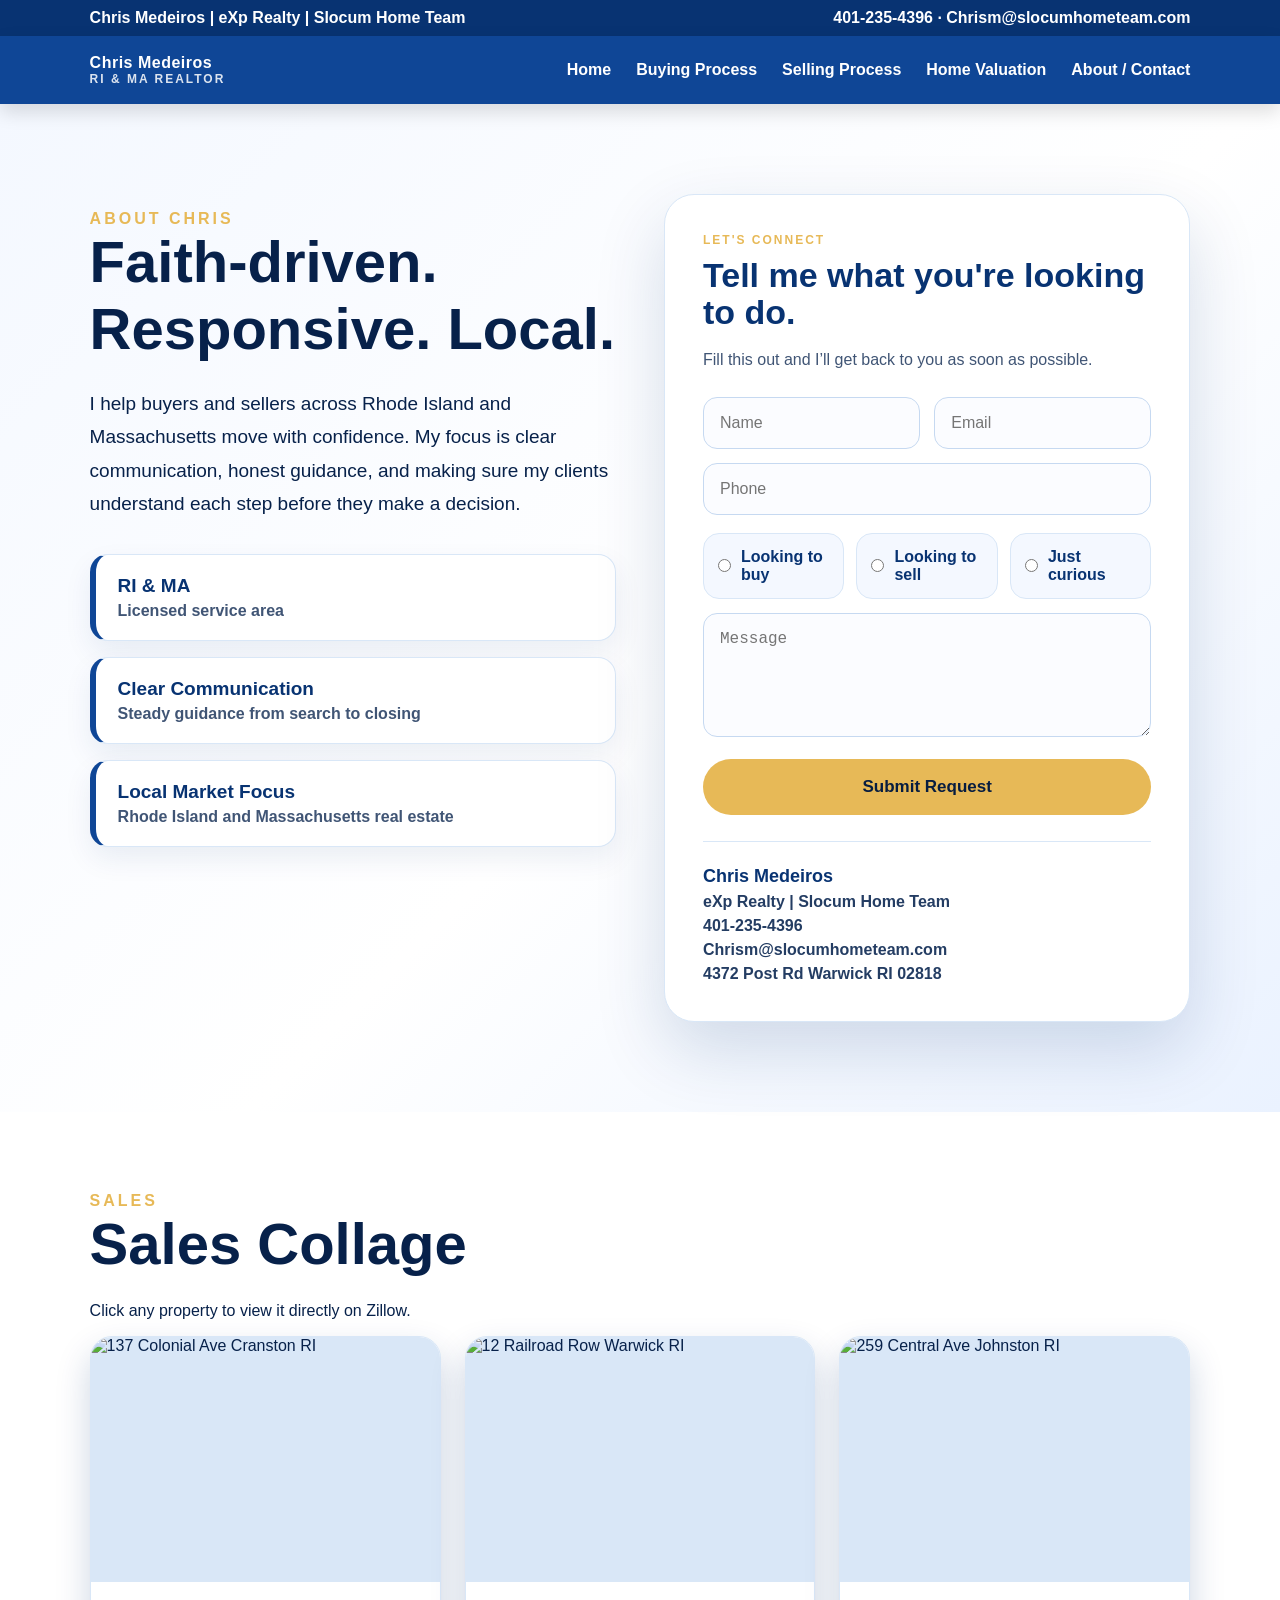
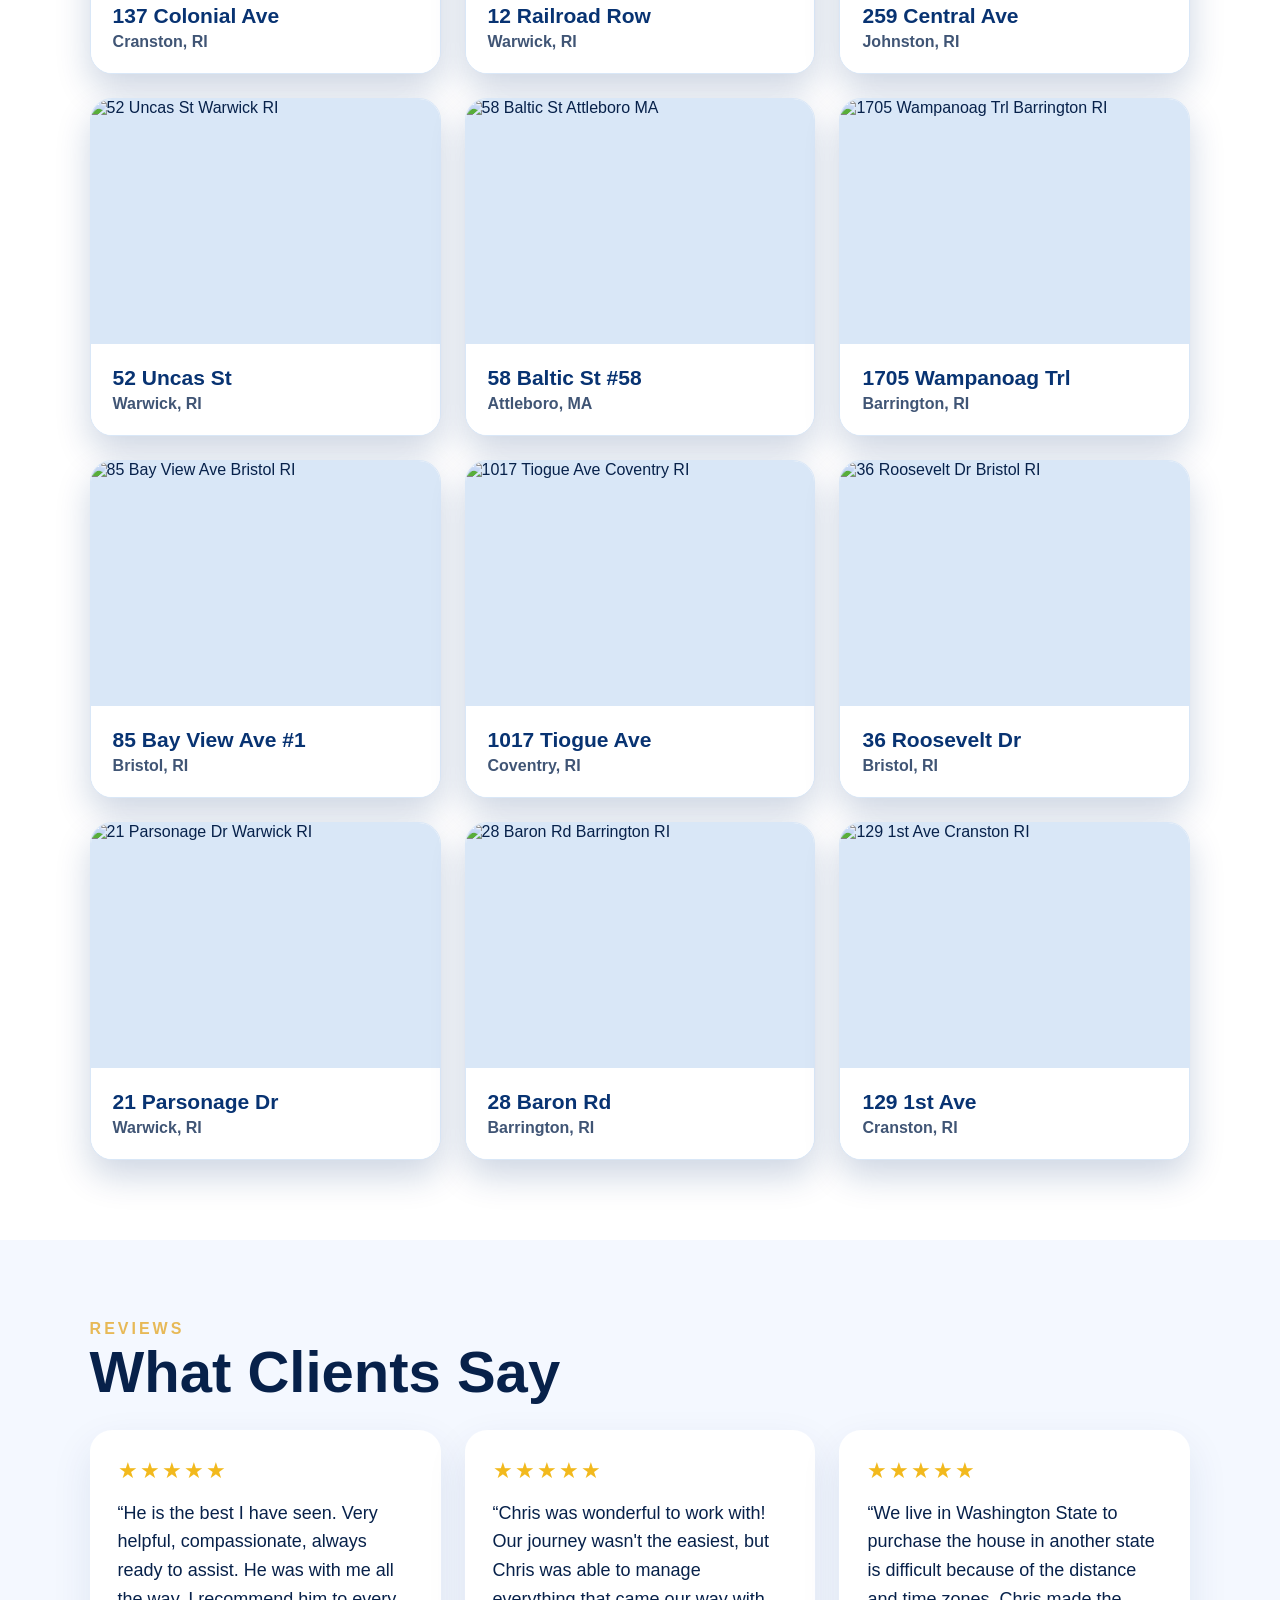
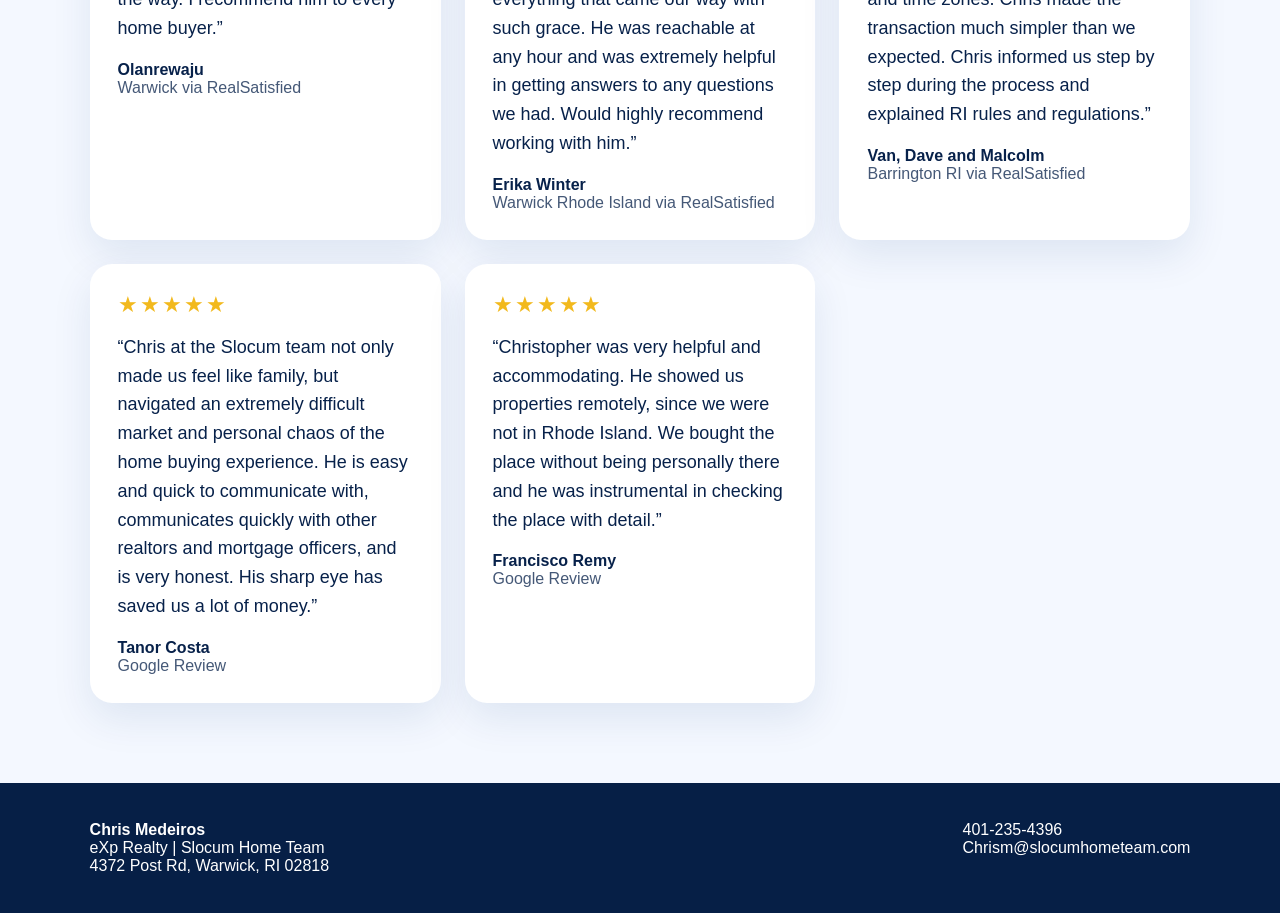
==== about.html @ 6077e834 "Update about.html" ====
<!doctype html>
<html>
<head>
  <meta charset="utf-8">
  <meta name="viewport" content="width=device-width, initial-scale=1">
  <title>About / Contact | Chris Medeiros</title>

  <style>
    :root{
      --blue:#0f4696;
      --blue2:#083372;
      --light:#f4f8ff;
      --gold:#e7b957;
      --text:#07214a;
    }

    *{box-sizing:border-box}

    body{
      margin:0;
      font-family:Arial,Helvetica,sans-serif;
      color:var(--text);
      background:#fff;
    }

    a{text-decoration:none;color:inherit}

    .top{
      background:var(--blue2);
      color:#fff;
      padding:9px 7%;
      display:flex;
      justify-content:space-between;
      font-weight:700;
    }

    .nav{
      background:var(--blue);
      color:#fff;
      padding:18px 7%;
      display:flex;
      align-items:center;
      justify-content:space-between;
      position:sticky;
      top:0;
      z-index:10;
      box-shadow:0 8px 18px #0002;
    }

    .brand{font-weight:900;letter-spacing:.5px}

    .brand span{
      display:block;
      font-size:12px;
      letter-spacing:2px;
      opacity:.85;
    }

    .links{
      display:flex;
      gap:25px;
      font-weight:800;
    }

    .links a:hover{color:var(--gold)}

    .section{padding:80px 7%}
    .section.light{background:var(--light)}

    .eyebrow{
      color:var(--gold);
      font-weight:900;
      letter-spacing:3px;
      text-transform:uppercase;
    }

    h2{
      font-size:clamp(34px,5vw,58px);
      margin:0 0 25px;
    }

    .about-hero{
      background:linear-gradient(135deg,#f4f8ff 0%,#ffffff 55%,#eaf2ff 100%);
      padding:90px 7%;
      display:grid;
      grid-template-columns:1fr 1fr;
      gap:48px;
      align-items:start;
    }

    .about-copy{
      padding-top:16px;
    }

    .about-copy p{
      font-size:19px;
      line-height:1.75;
      max-width:760px;
    }

    .about-points{
      display:grid;
      gap:16px;
      margin-top:34px;
      max-width:650px;
    }

    .about-points div{
      background:white;
      border:1px solid #d9e7f7;
      border-left:6px solid var(--blue);
      border-radius:18px;
      padding:20px 22px;
      box-shadow:0 12px 28px rgba(8,51,114,.08);
    }

    .about-points strong{
      display:block;
      color:var(--blue2);
      font-size:19px;
      margin-bottom:5px;
    }

    .about-points span{
      color:#405575;
      font-weight:700;
    }

    .contact-panel{
      background:#fff;
      border:1px solid #d9e7f7;
      border-radius:30px;
      padding:38px;
      box-shadow:0 28px 70px rgba(8,51,114,.16);
    }

    .contact-kicker{
      color:var(--gold);
      font-size:12px;
      font-weight:900;
      letter-spacing:2px;
      text-transform:uppercase;
      margin-bottom:10px;
    }

    .contact-panel h3{
      color:var(--blue2);
      font-size:34px;
      line-height:1.1;
      margin:0 0 10px;
    }

    .contact-lead{
      color:#405575;
      font-size:16px;
      line-height:1.55;
      margin-bottom:24px;
    }

    .input-row{
      display:grid;
      grid-template-columns:1fr 1fr;
      gap:14px;
    }

    .form input,
    .form textarea{
      width:100%;
      background:#fbfcff;
      border:1px solid #c6d9f1;
      border-radius:14px;
      padding:16px;
      margin-bottom:14px;
      font-size:16px;
      transition:.2s;
    }

    .form input:focus,
    .form textarea:focus{
      outline:none;
      border-color:var(--blue);
      box-shadow:0 0 0 4px rgba(15,70,150,.12);
    }

    .choice-group{
      display:grid;
      grid-template-columns:repeat(3,1fr);
      gap:12px;
      margin:4px 0 14px;
    }

    .choice-group label{
      background:#f4f8ff;
      border:1px solid #d9e7f7;
      border-radius:16px;
      padding:14px;
      display:flex;
      gap:10px;
      align-items:center;
      cursor:pointer;
      font-weight:900;
      color:var(--blue2);
      transition:.2s;
    }

    .choice-group label:hover{
      background:#eaf2ff;
      transform:translateY(-2px);
    }

    .choice-group input{
      width:auto;
      margin:0;
    }

    .btn{
      display:inline-block;
      background:var(--gold);
      color:#071d40;
      font-weight:900;
      padding:16px 25px;
      border-radius:40px;
    }

    .form button.btn{
      width:100%;
      border:0;
      cursor:pointer;
      font-size:17px;
      padding:18px;
      margin-top:4px;
    }

    .contact-info{
      margin-top:26px;
      padding-top:24px;
      border-top:1px solid #d9e7f7;
      display:grid;
      gap:6px;
      color:#243d63;
      font-weight:700;
    }

    .contact-info strong{
      color:var(--blue2);
      font-size:18px;
    }

    .grid{
      display:grid;
      grid-template-columns:repeat(3,1fr);
      gap:24px;
    }

    .card{
      background:white;
      border-radius:22px;
      padding:28px;
      box-shadow:0 16px 40px #08337218;
      color:var(--text);
    }

    .quote{
      font-size:18px;
      line-height:1.6;
    }

    .stars{
      color:#f2b91d;
      font-size:22px;
      letter-spacing:2px;
      margin-bottom:15px;
    }

    .name{
      font-weight:900;
      margin-top:18px;
    }

    .small{opacity:.75}

    .sales-grid{
      display:grid;
      grid-template-columns:repeat(3,1fr);
      gap:24px;
    }

    .sale-card{
      display:block;
      background:white;
      border-radius:22px;
      overflow:hidden;
      color:var(--text);
      box-shadow:0 16px 35px rgba(8,51,114,.20);
      transition:.25s ease;
      border:1px solid #d9e7f7;
    }

    .sale-card:hover{
      transform:translateY(-6px);
      box-shadow:0 22px 45px rgba(8,51,114,.28);
    }

    .sale-card img{
      width:100%;
      height:245px;
      object-fit:cover;
      display:block;
      background:#d9e7f7;
    }

    .sale-info{
      padding:22px;
      background:#fff;
    }

    .sale-info strong{
      display:block;
      color:var(--blue2);
      font-size:21px;
      margin-bottom:5px;
    }

    .sale-info span{
      color:#405575;
      font-weight:700;
    }

    .footer{
      background:#061f46;
      color:white;
      padding:38px 7%;
      display:flex;
      justify-content:space-between;
      gap:20px;
    }

    @media(max-width:850px){
      .top,.nav,.footer{display:block}
      .links{flex-wrap:wrap;margin-top:16px}
      .grid,.sales-grid,.about-hero,.input-row,.choice-group{grid-template-columns:1fr}
      .section,.about-hero{padding:55px 6%}
      .contact-panel{padding:26px}
    }
  </style>
</head>

<body>
  <div class="top">
    <div>Chris Medeiros | eXp Realty | Slocum Home Team</div>
    <div>401-235-4396 · Chrism@slocumhometeam.com</div>
  </div>

  <nav class="nav">
    <a class="brand" href="index.html">Chris Medeiros<span>RI & MA REALTOR</span></a>
    <div class="links">
      <a href="index.html">Home</a>
      <a href="buying.html">Buying Process</a>
      <a href="selling.html">Selling Process</a>
      <a href="valuation.html">Home Valuation</a>
      <a href="about.html">About / Contact</a>
    </div>
  </nav>

  <section class="about-hero">
    <div class="about-copy">
      <div class="eyebrow">About Chris</div>
      <h2>Faith-driven. Responsive. Local.</h2>
      <p>
        I help buyers and sellers across Rhode Island and Massachusetts move with confidence.
        My focus is clear communication, honest guidance, and making sure my clients understand
        each step before they make a decision.
      </p>

      <div class="about-points">
        <div>
          <strong>RI & MA</strong>
          <span>Licensed service area</span>
        </div>
        <div>
          <strong>Clear Communication</strong>
          <span>Steady guidance from search to closing</span>
        </div>
        <div>
          <strong>Local Market Focus</strong>
          <span>Rhode Island and Massachusetts real estate</span>
        </div>
      </div>
    </div>

    <div class="contact-panel" id="contact">
      <div class="contact-kicker">Let's connect</div>
      <h3>Tell me what you're looking to do.</h3>
      <p class="contact-lead">Fill this out and I’ll get back to you as soon as possible.</p>

      <form class="form"
      action="https://formsubmit.co/cmedeiros1130@gmail.com"
      method="POST">

    <div class="input-row">

        <input
            type="text"
            name="Name"
            placeholder="Name"
            required>

        <input
            type="email"
            name="Email"
            placeholder="Email"
            required>

    </div>

    <input
        type="text"
        name="Phone"
        placeholder="Phone"
        required>

    <div class="choice-group">

        <label>
            <input type="radio"
                   name="Interest"
                   value="Looking to Buy"
                   required>
            <span>Looking to buy</span>
        </label>

        <label>
            <input type="radio"
                   name="Interest"
                   value="Looking to Sell"
                   required>
            <span>Looking to sell</span>
        </label>

        <label>
            <input type="radio"
                   name="Interest"
                   value="Just Curious"
                   required>
            <span>Just curious</span>
        </label>

    </div>

    <textarea
        name="Message"
        rows="5"
        placeholder="Message"
        required></textarea>

    <!-- Email Settings -->
    <input type="hidden" name="_subject" value="New Contact Form Lead - Website">
    <input type="hidden" name="_captcha" value="false">
    <input type="hidden" name="_template" value="table">

    <!-- Redirect -->
    <input
        type="hidden"
        name="_next"
        value="https://cmedeiros1130.github.io/chris-medeiros-website/?submitted=true">

    <button type="submit" class="btn">
        Submit Request
    </button>

</form>

      <div class="contact-info">
        <strong>Chris Medeiros</strong>
        <span>eXp Realty | Slocum Home Team</span>
        <span>401-235-4396</span>
        <span>Chrism@slocumhometeam.com</span>
        <span>4372 Post Rd Warwick RI 02818</span>
      </div>
    </div>
  </section>

<section id="sales" class="section">
  <div class="eyebrow">Sales</div>
  <h2>Sales Collage</h2>
  <p>Click any property to view it directly on Zillow.</p>

  <div class="sales-grid">

    <a class="sale-card" target="_blank" href="https://www.zillow.com/homedetails/137-Colonial-Ave-Cranston-RI-02910/65995654_zpid/">
      <img src="https://photos.zillowstatic.com/fp/25426f31190d6e926b157b5c0e938cdb-cc_ft_960.jpg" alt="137 Colonial Ave Cranston RI">
      <div class="sale-info"><strong>137 Colonial Ave</strong><span>Cranston, RI</span></div>
    </a>

    <a class="sale-card" target="_blank" href="https://www.zillow.com/homedetails/12-Railroad-Row-Warwick-RI-02886/66047263_zpid/">
      <img src="https://photos.zillowstatic.com/fp/bf401881b6d3177ab2783d48c29933a4-cc_ft_960.jpg" alt="12 Railroad Row Warwick RI">
      <div class="sale-info"><strong>12 Railroad Row</strong><span>Warwick, RI</span></div>
    </a>

    <a class="sale-card" target="_blank" href="https://www.zillow.com/homedetails/259-Central-Ave-Johnston-RI-02919/65956077_zpid/">
      <img src="https://photos.zillowstatic.com/fp/367dd664b1388a5f562890087ae0ea84-cc_ft_960.jpg" alt="259 Central Ave Johnston RI">
      <div class="sale-info"><strong>259 Central Ave</strong><span>Johnston, RI</span></div>
    </a>

    <a class="sale-card" target="_blank" href="https://www.zillow.com/homedetails/52-Uncas-St-Warwick-RI-02889/65979706_zpid/">
      <img src="https://photos.zillowstatic.com/fp/529aa21bccc40a7de48b8ebb58a2fa39-cc_ft_960.jpg" alt="52 Uncas St Warwick RI">
      <div class="sale-info"><strong>52 Uncas St</strong><span>Warwick, RI</span></div>
    </a>

    <a class="sale-card" target="_blank" href="https://www.zillow.com/homedetails/58-Baltic-St-58-Attleboro-MA-02703/457569707_zpid/">
      <img src="https://photos.zillowstatic.com/fp/051f1a25191795c94b73f6a253f6d775-cc_ft_960.jpg" alt="58 Baltic St Attleboro MA">
      <div class="sale-info"><strong>58 Baltic St #58</strong><span>Attleboro, MA</span></div>
    </a>

    <a class="sale-card" target="_blank" href="https://www.zillow.com/homedetails/1705-Wampanoag-Trl-Barrington-RI-02806/82693223_zpid/">
      <img src="https://photos.zillowstatic.com/fp/661f8623c184aeb93126141eeafb9f1f-cc_ft_960.jpg" alt="1705 Wampanoag Trl Barrington RI">
      <div class="sale-info"><strong>1705 Wampanoag Trl</strong><span>Barrington, RI</span></div>
    </a>

    <a class="sale-card" target="_blank" href="https://www.zillow.com/homedetails/85-Bay-View-Ave-1-Bristol-RI-02809/460173356_zpid/">
      <img src="https://photos.zillowstatic.com/fp/ffa86f8564caf59d962a9160711fe701-cc_ft_960.jpg" alt="85 Bay View Ave Bristol RI">
      <div class="sale-info"><strong>85 Bay View Ave #1</strong><span>Bristol, RI</span></div>
    </a>

    <a class="sale-card" target="_blank" href="https://www.zillow.com/homedetails/1017-Tiogue-Ave-Coventry-RI-02816/66074142_zpid/">
      <img src="https://photos.zillowstatic.com/fp/4180d2b74742f53fd17212deffbe2811-cc_ft_960.jpg" alt="1017 Tiogue Ave Coventry RI">
      <div class="sale-info"><strong>1017 Tiogue Ave</strong><span>Coventry, RI</span></div>
    </a>

    <a class="sale-card" target="_blank" href="https://www.zillow.com/homedetails/36-Roosevelt-Dr-Bristol-RI-02809/65998473_zpid/">
      <img src="https://photos.zillowstatic.com/fp/afffda7fe420227261eb0694e7870086-cc_ft_960.jpg" alt="36 Roosevelt Dr Bristol RI">
      <div class="sale-info"><strong>36 Roosevelt Dr</strong><span>Bristol, RI</span></div>
    </a>

    <a class="sale-card" target="_blank" href="https://www.zillow.com/homedetails/21-Parsonage-Dr-Warwick-RI-02889/65822143_zpid/">
      <img src="https://photos.zillowstatic.com/fp/3d89acce82a5574eb41ce20cc774e28d-cc_ft_960.jpg" alt="21 Parsonage Dr Warwick RI">
      <div class="sale-info"><strong>21 Parsonage Dr</strong><span>Warwick, RI</span></div>
    </a>

    <a class="sale-card" target="_blank" href="https://www.zillow.com/homedetails/28-Baron-Rd-Barrington-RI-02806/82696145_zpid/">
      <img src="https://photos.zillowstatic.com/fp/83f2959e4c05bdda83fb2bf8175de473-cc_ft_960.jpg" alt="28 Baron Rd Barrington RI">
      <div class="sale-info"><strong>28 Baron Rd</strong><span>Barrington, RI</span></div>
    </a>

    <a class="sale-card" target="_blank" href="https://www.zillow.com/homedetails/129-1st-Ave-Cranston-RI-02910/458916273_zpid/">
      <img src="https://photos.zillowstatic.com/fp/5e17ece4b4cff393563f1e6702eb31ba-cc_ft_960.jpg" alt="129 1st Ave Cranston RI">
      <div class="sale-info"><strong>129 1st Ave</strong><span>Cranston, RI</span></div>
    </a>

  </div>
</section>

  <section class="section light">
    <div class="eyebrow">Reviews</div>
    <h2>What Clients Say</h2>

    <div class="grid">
      <div class="card">
        <div class="stars">★★★★★</div>
        <div class="quote">“He is the best I have seen. Very helpful, compassionate, always ready to assist. He was with me all the way. I recommend him to every home buyer.”</div>
        <div class="name">Olanrewaju</div>
        <div class="small">Warwick via RealSatisfied</div>
      </div>

      <div class="card">
        <div class="stars">★★★★★</div>
        <div class="quote">“Chris was wonderful to work with! Our journey wasn't the easiest, but Chris was able to manage everything that came our way with such grace. He was reachable at any hour and was extremely helpful in getting answers to any questions we had. Would highly recommend working with him.”</div>
        <div class="name">Erika Winter</div>
        <div class="small">Warwick Rhode Island via RealSatisfied</div>
      </div>

      <div class="card">
        <div class="stars">★★★★★</div>
        <div class="quote">“We live in Washington State to purchase the house in another state is difficult because of the distance and time zones. Chris made the transaction much simpler than we expected. Chris informed us step by step during the process and explained RI rules and regulations.”</div>
        <div class="name">Van, Dave and Malcolm</div>
        <div class="small">Barrington RI via RealSatisfied</div>
      </div>

      <div class="card">
        <div class="stars">★★★★★</div>
        <div class="quote">“Chris at the Slocum team not only made us feel like family, but navigated an extremely difficult market and personal chaos of the home buying experience. He is easy and quick to communicate with, communicates quickly with other realtors and mortgage officers, and is very honest. His sharp eye has saved us a lot of money.”</div>
        <div class="name">Tanor Costa</div>
        <div class="small">Google Review</div>
      </div>

      <div class="card">
        <div class="stars">★★★★★</div>
        <div class="quote">“Christopher was very helpful and accommodating. He showed us properties remotely, since we were not in Rhode Island. We bought the place without being personally there and he was instrumental in checking the place with detail.”</div>
        <div class="name">Francisco Remy</div>
        <div class="small">Google Review</div>
      </div>
    </div>
  </section>

  <footer class="footer">
    <div>
      <strong>Chris Medeiros</strong><br>
      eXp Realty | Slocum Home Team<br>
      4372 Post Rd, Warwick, RI 02818
    </div>
    <div>
      401-235-4396<br>
      Chrism@slocumhometeam.com
    </div>
  </footer>

  <script>
    document.querySelectorAll("form").forEach(f=>f.addEventListener("submit",e=>{
      e.preventDefault();
      alert("Thank you for your submission. Chris will contact you soon.");
      f.reset();
    }));
  </script>
</body>
</html>
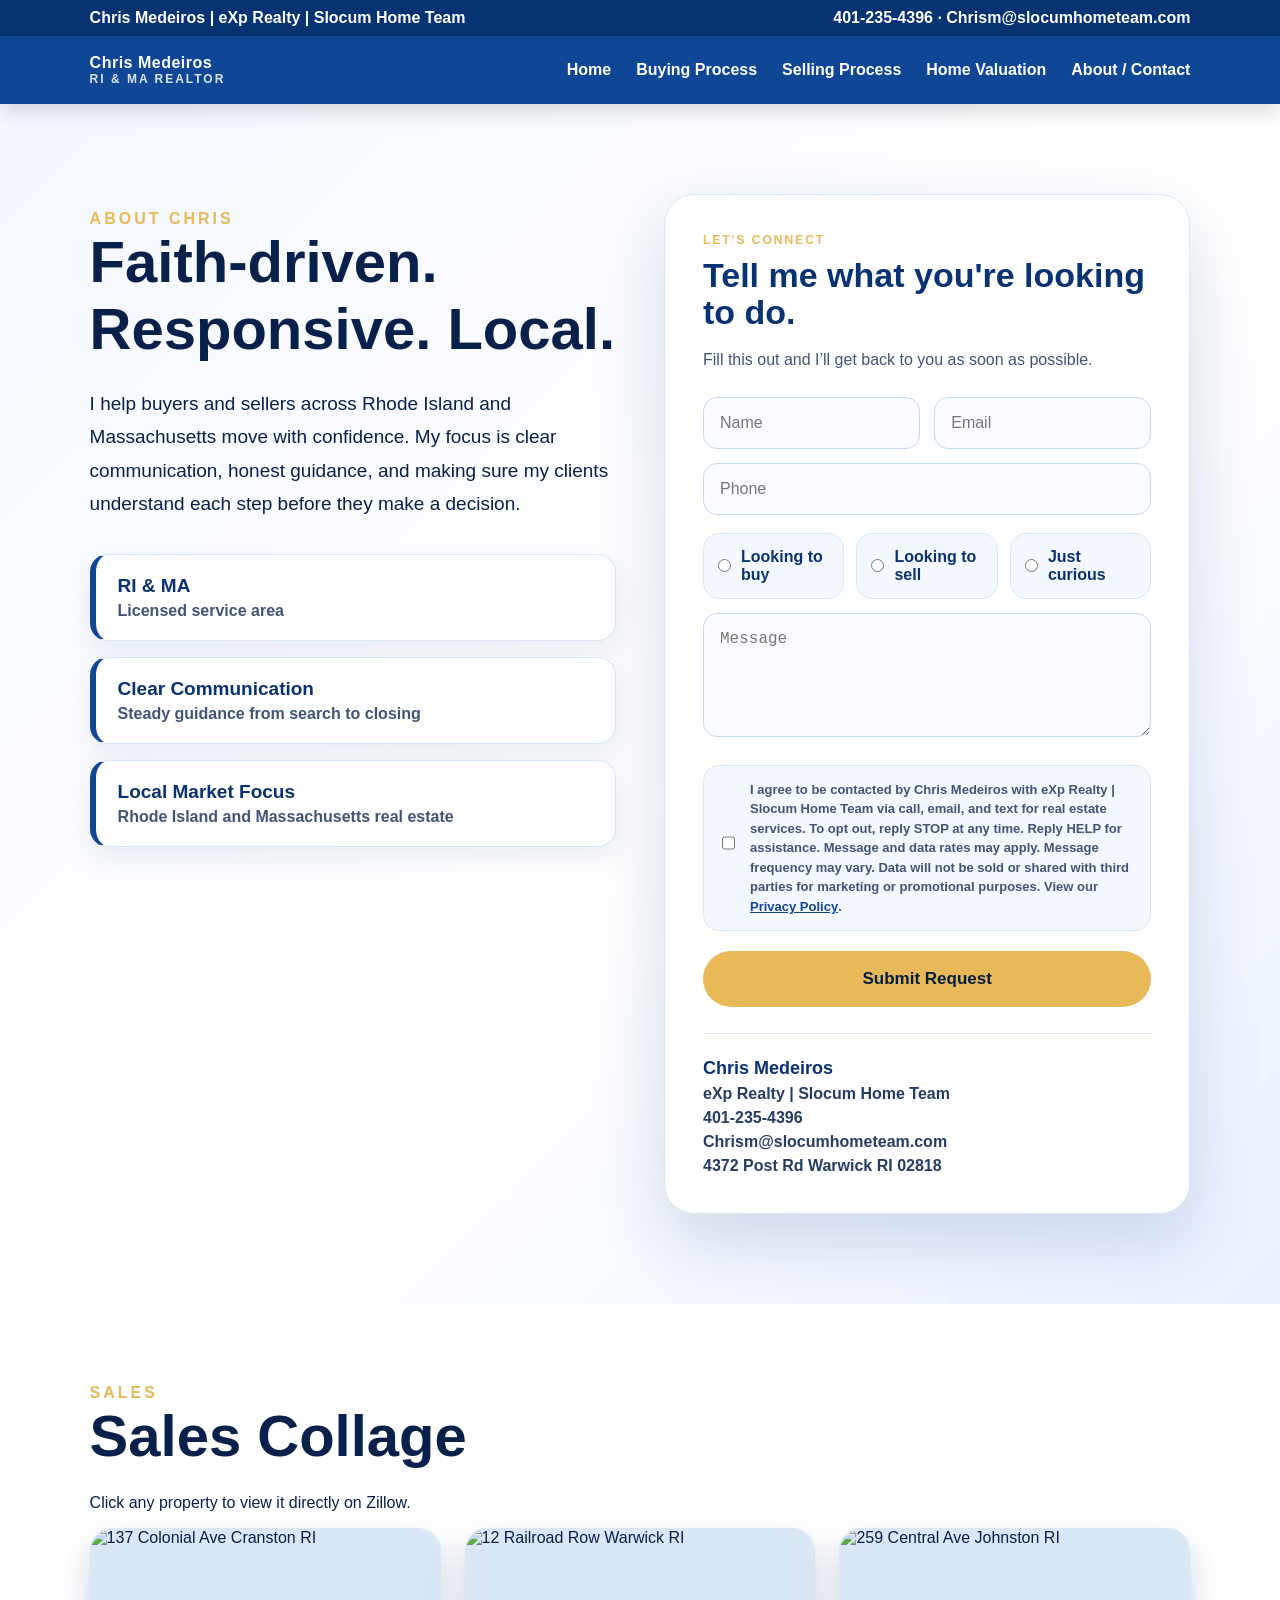
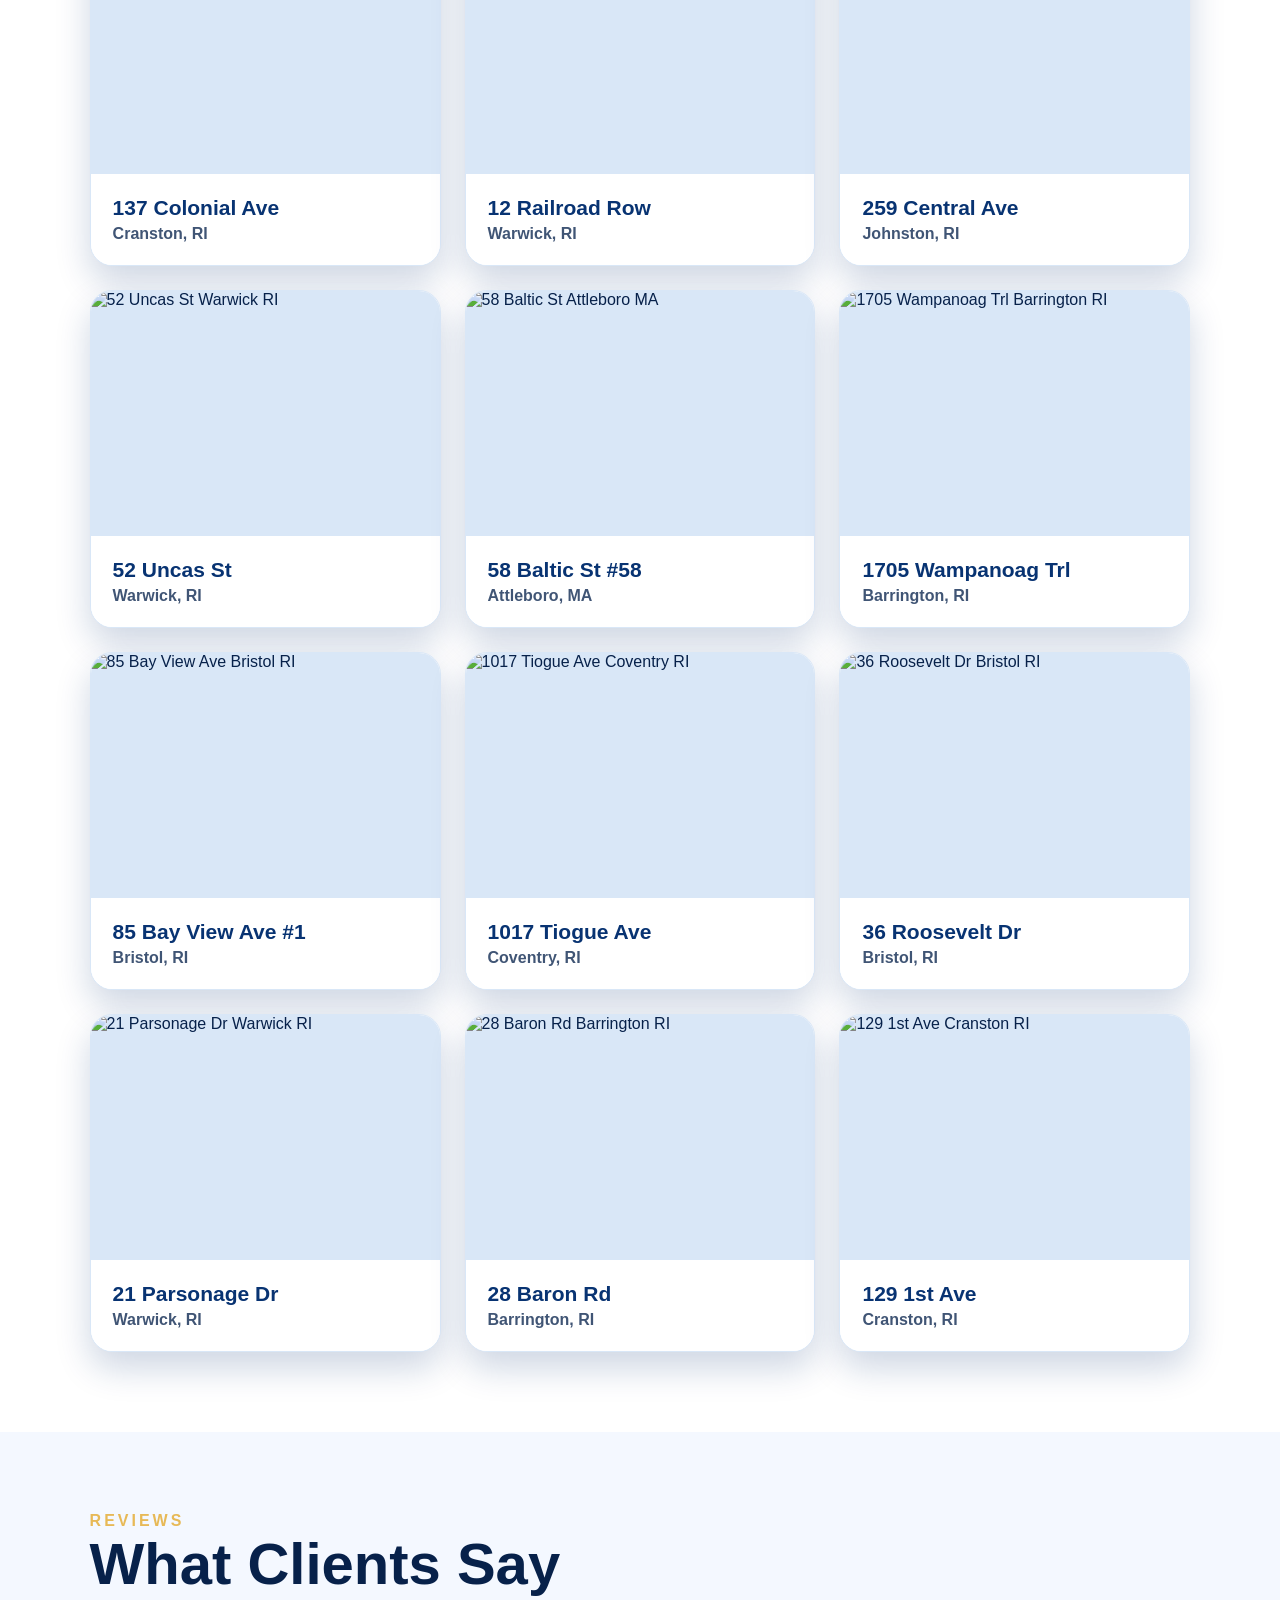
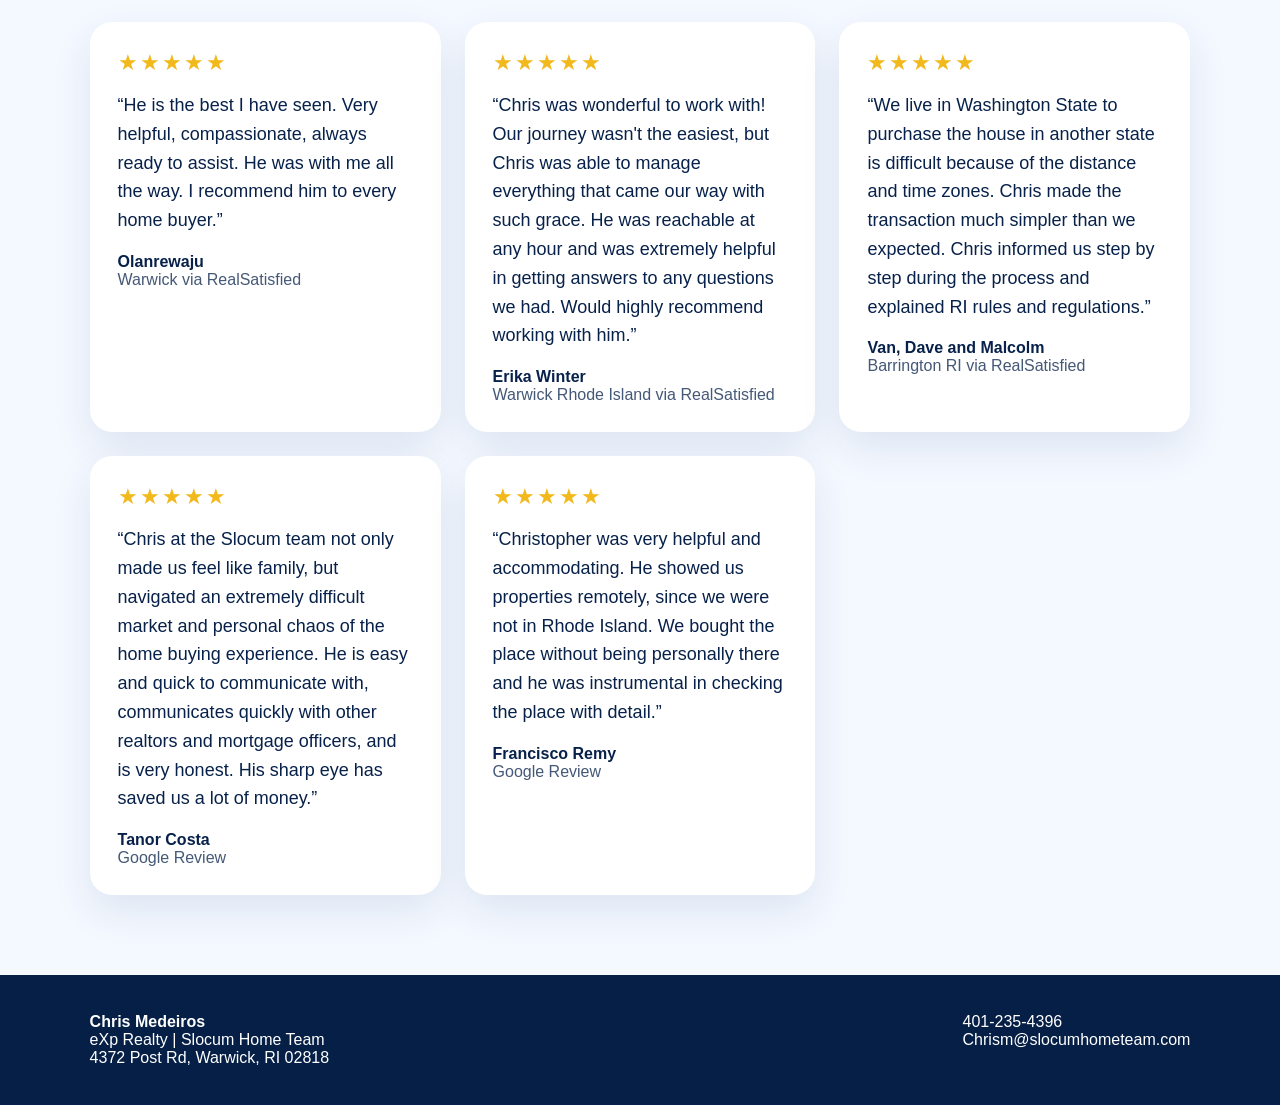
==== commit da9979e7: "Update about.html" ====
--- a/about.html
+++ b/about.html
@@ -334,6 +334,31 @@
       justify-content:space-between;
       gap:20px;
     }
+
+    .sms-consent{
+  display:flex;
+  gap:12px;
+  background:#f4f8ff;
+  border:1px solid #d9e7f7;
+  border-radius:16px;
+  padding:14px;
+  margin:10px 0 16px;
+  font-size:13px;
+  line-height:1.5;
+  color:#405575;
+  font-weight:700;
+}
+
+.sms-consent input{
+  width:auto;
+  margin-top:4px;
+}
+
+.sms-consent a{
+  color:var(--blue);
+  font-weight:900;
+  text-decoration:underline;
+}
 
     @media(max-width:850px){
       .top,.nav,.footer{display:block}
@@ -393,81 +418,38 @@
       <h3>Tell me what you're looking to do.</h3>
       <p class="contact-lead">Fill this out and I’ll get back to you as soon as possible.</p>
 
-      <form class="form"
+<form class="form"
       action="https://formsubmit.co/cmedeiros1130@gmail.com"
       method="POST">
 
     <div class="input-row">
-
-        <input
-            type="text"
-            name="Name"
-            placeholder="Name"
-            required>
-
-        <input
-            type="email"
-            name="Email"
-            placeholder="Email"
-            required>
-
-    </div>
-
-    <input
-        type="text"
-        name="Phone"
-        placeholder="Phone"
-        required>
+        <input type="text" name="Name" placeholder="Name" required>
+        <input type="email" name="Email" placeholder="Email" required>
+    </div>
+
+    <input type="text" name="Phone" placeholder="Phone" required>
 
     <div class="choice-group">
-
-        <label>
-            <input type="radio"
-                   name="Interest"
-                   value="Looking to Buy"
-                   required>
-            <span>Looking to buy</span>
-        </label>
-
-        <label>
-            <input type="radio"
-                   name="Interest"
-                   value="Looking to Sell"
-                   required>
-            <span>Looking to sell</span>
-        </label>
-
-        <label>
-            <input type="radio"
-                   name="Interest"
-                   value="Just Curious"
-                   required>
-            <span>Just curious</span>
-        </label>
-
-    </div>
-
-    <textarea
-        name="Message"
-        rows="5"
-        placeholder="Message"
-        required></textarea>
-
-    <!-- Email Settings -->
+        <label><input type="radio" name="Interest" value="Looking to Buy" required><span>Looking to buy</span></label>
+        <label><input type="radio" name="Interest" value="Looking to Sell" required><span>Looking to sell</span></label>
+        <label><input type="radio" name="Interest" value="Just Curious" required><span>Just curious</span></label>
+    </div>
+
+    <textarea name="Message" rows="5" placeholder="Message" required></textarea>
+
+    <label class="sms-consent">
+      <input type="checkbox" name="SMS Consent" value="Agreed" required>
+      <span>
+        I agree to be contacted by Chris Medeiros with eXp Realty | Slocum Home Team via call, email, and text for real estate services. To opt out, reply STOP at any time. Reply HELP for assistance. Message and data rates may apply. Message frequency may vary. Data will not be sold or shared with third parties for marketing or promotional purposes. View our <a href="privacy.html" target="_blank">Privacy Policy</a>.
+      </span>
+    </label>
+
     <input type="hidden" name="_subject" value="New Contact Form Lead - Website">
     <input type="hidden" name="_captcha" value="false">
     <input type="hidden" name="_template" value="table">
-
-    <!-- Redirect -->
-    <input
-        type="hidden"
-        name="_next"
-        value="https://cmedeiros1130.github.io/chris-medeiros-website/?submitted=true">
-
-    <button type="submit" class="btn">
-        Submit Request
-    </button>
-
+    <input type="hidden" name="_next" value="https://cmedeiros1130.github.io/chris-medeiros-website/?submitted=true">
+
+    <button type="submit" class="btn">Submit Request</button>
 </form>
 
       <div class="contact-info">
@@ -605,11 +587,12 @@
   </footer>
 
   <script>
-    document.querySelectorAll("form").forEach(f=>f.addEventListener("submit",e=>{
-      e.preventDefault();
-      alert("Thank you for your submission. Chris will contact you soon.");
-      f.reset();
-    }));
-  </script>
+const params = new URLSearchParams(window.location.search);
+
+if (params.get("submitted") === "true") {
+    alert("Thank you for your submission! Chris will contact you shortly.");
+    window.history.replaceState({}, document.title, window.location.pathname);
+}
+</script>
 </body>
 </html>
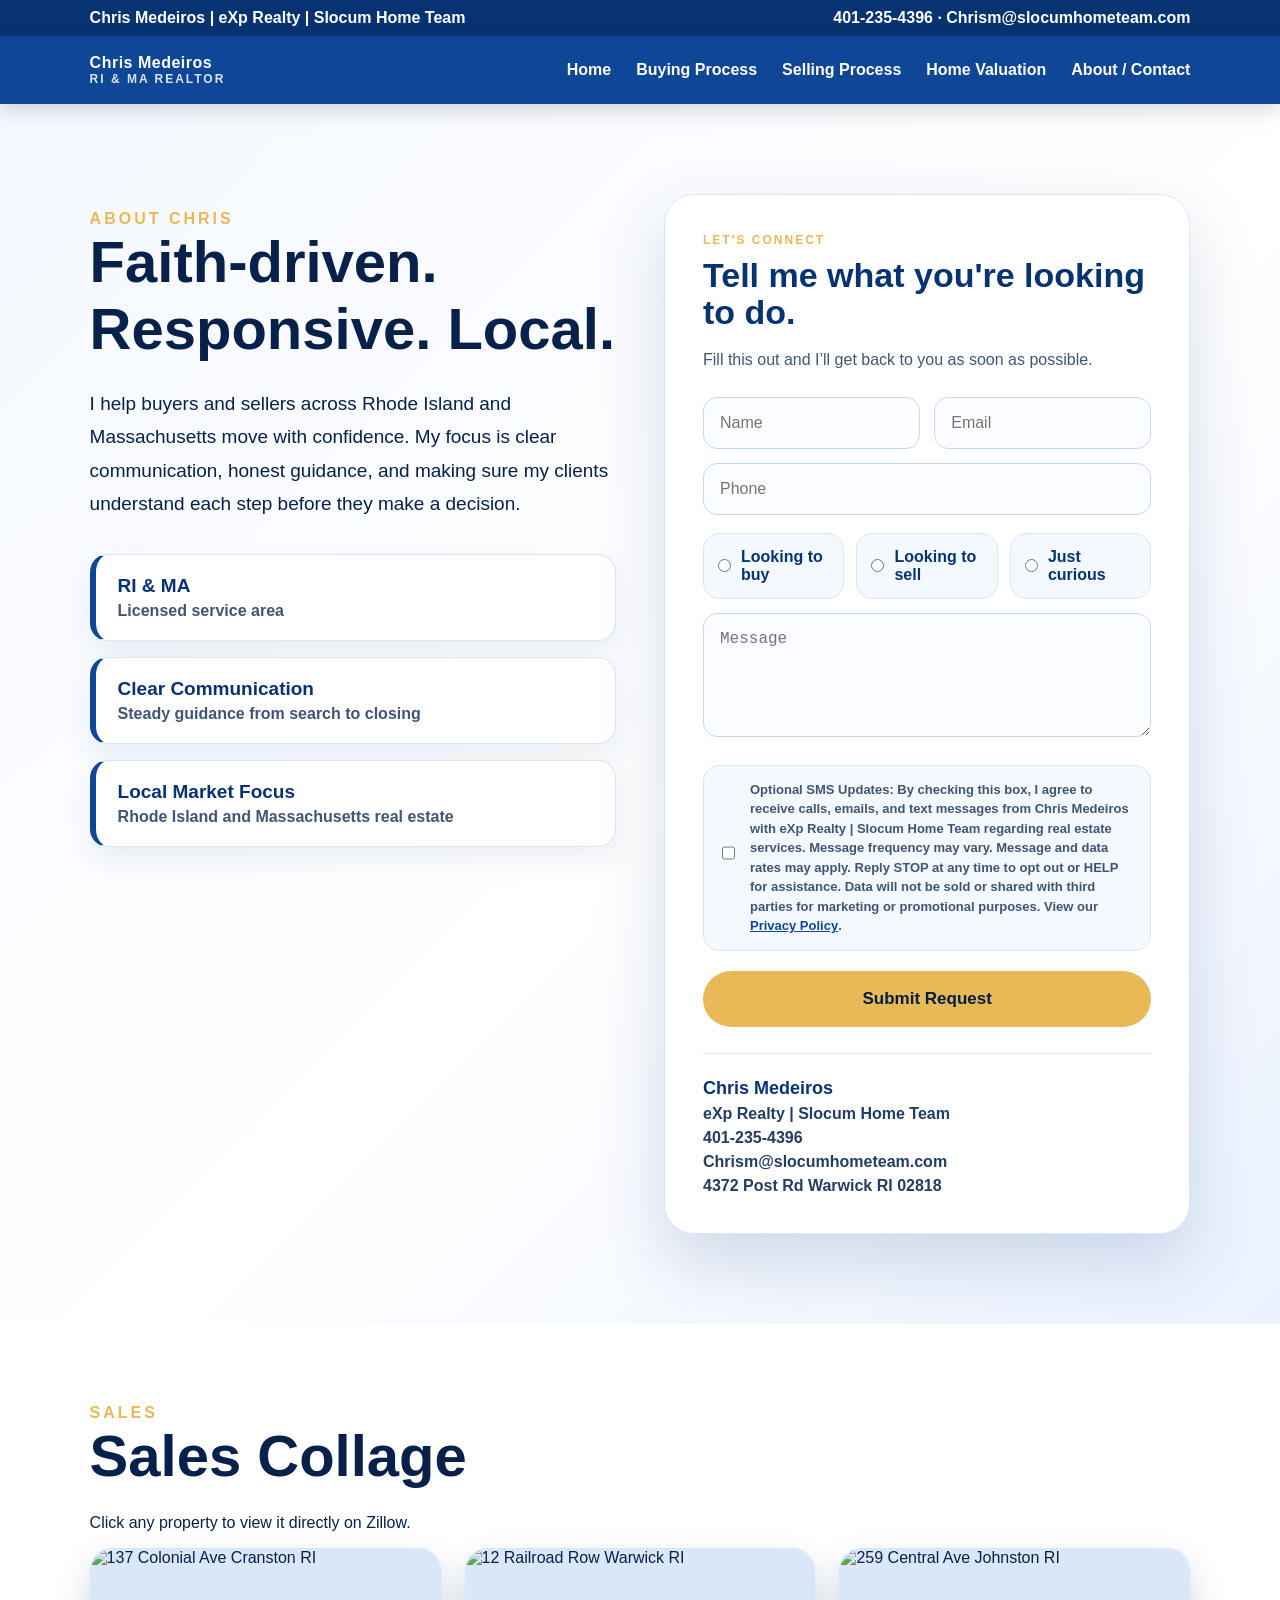
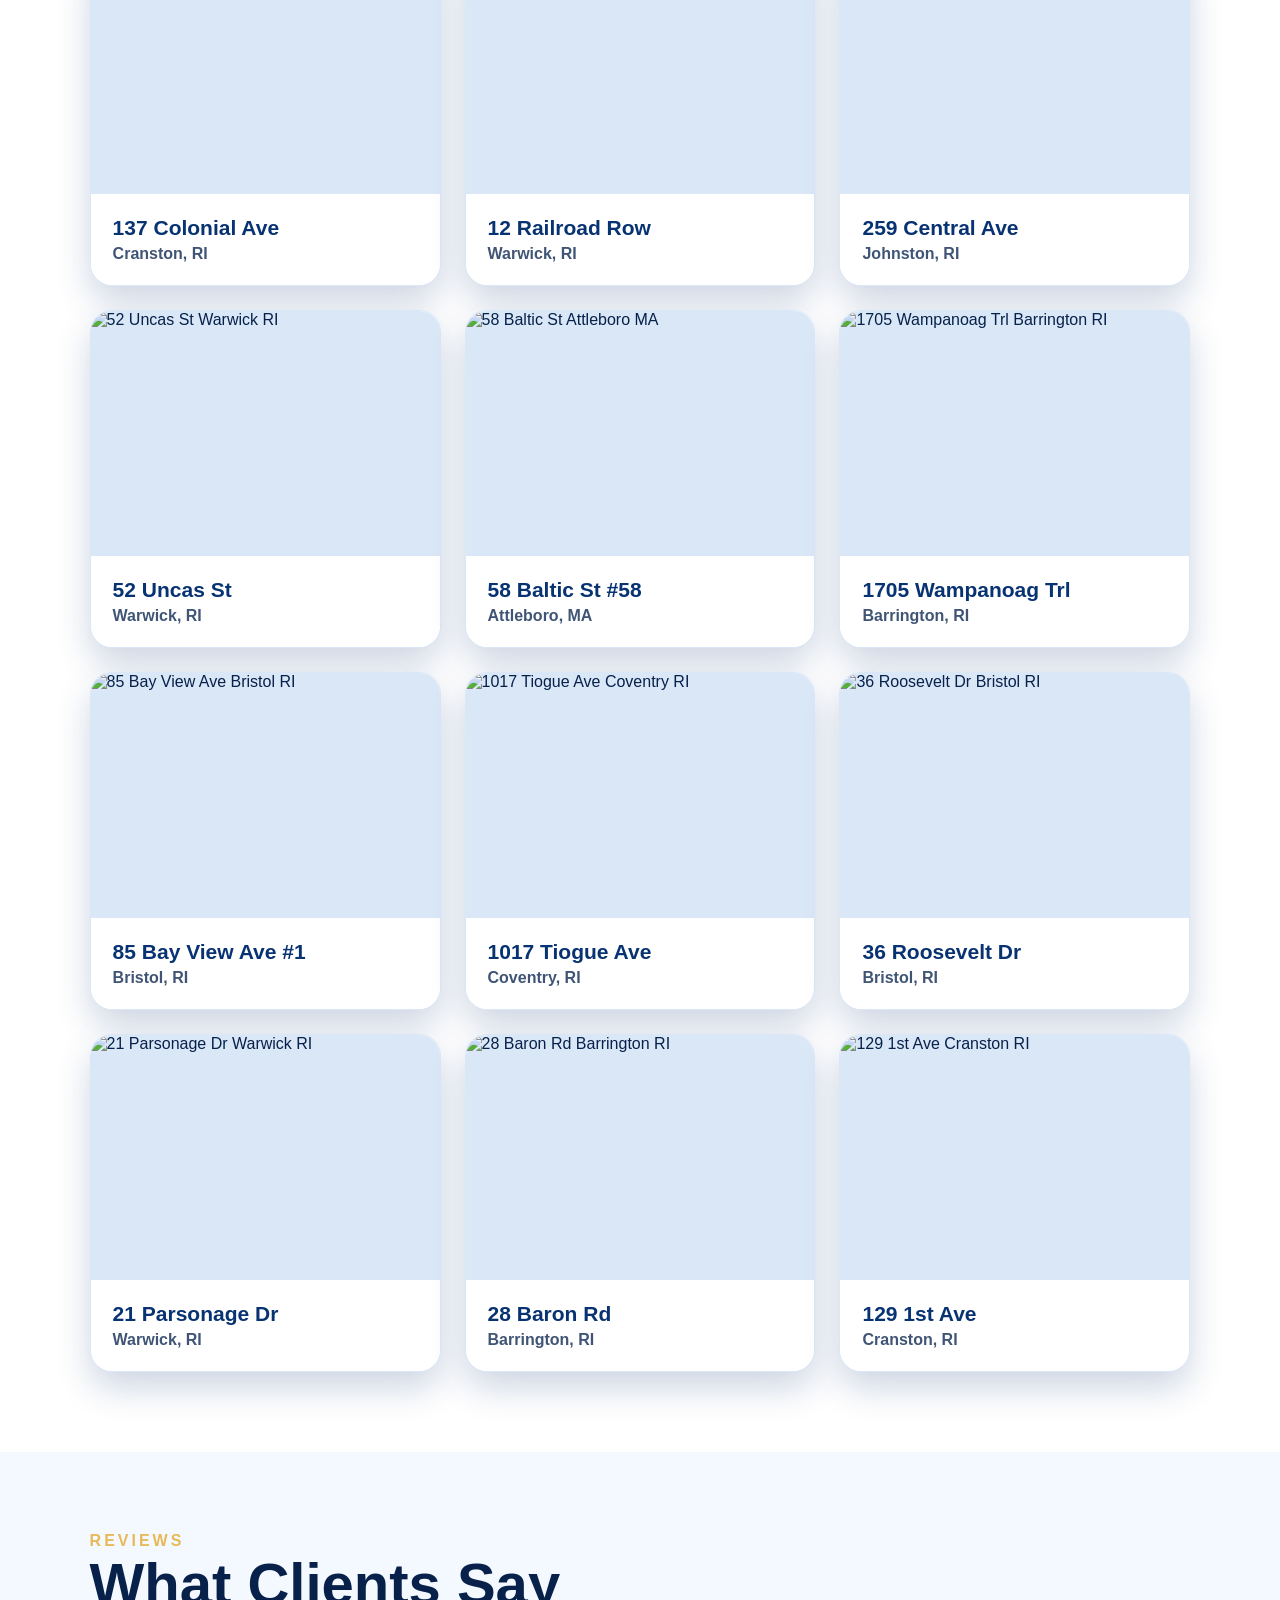
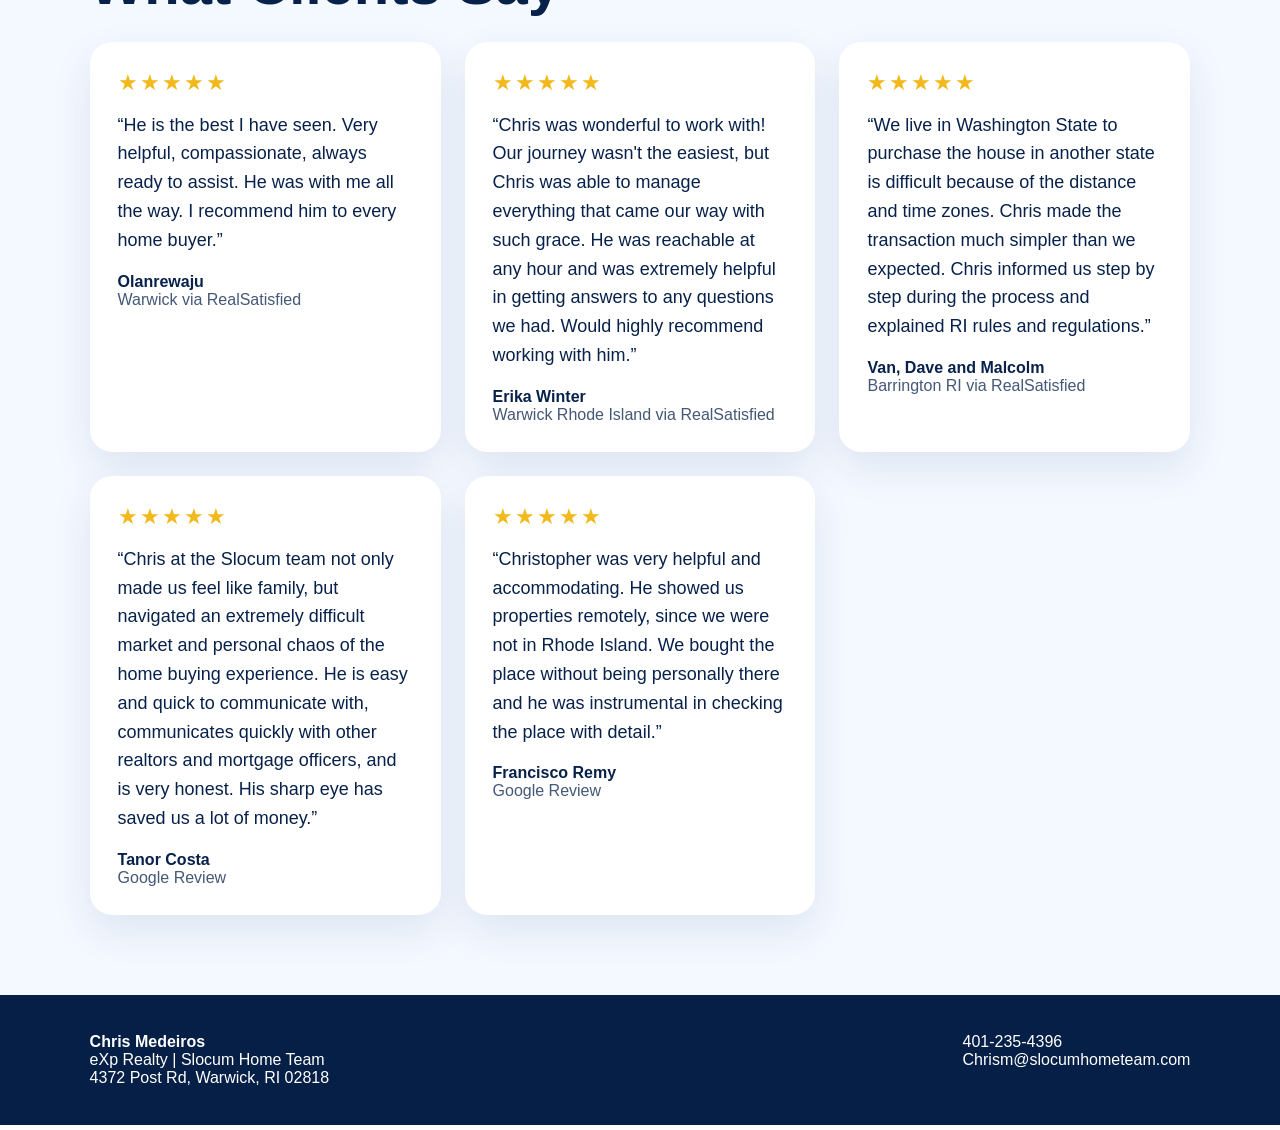
==== commit 82e7a099: "Update about.html" ====
--- a/about.html
+++ b/about.html
@@ -437,12 +437,13 @@
 
     <textarea name="Message" rows="5" placeholder="Message" required></textarea>
 
-    <label class="sms-consent">
-      <input type="checkbox" name="SMS Consent" value="Agreed" required>
-      <span>
-        I agree to be contacted by Chris Medeiros with eXp Realty | Slocum Home Team via call, email, and text for real estate services. To opt out, reply STOP at any time. Reply HELP for assistance. Message and data rates may apply. Message frequency may vary. Data will not be sold or shared with third parties for marketing or promotional purposes. View our <a href="privacy.html" target="_blank">Privacy Policy</a>.
-      </span>
-    </label>
+  <label class="sms-consent">
+    <input type="checkbox" name="SMS Consent" value="Yes">
+
+    <span>
+        <strong>Optional SMS Updates:</strong> By checking this box, I agree to receive calls, emails, and text messages from Chris Medeiros with eXp Realty | Slocum Home Team regarding real estate services. Message frequency may vary. Message and data rates may apply. Reply <strong>STOP</strong> at any time to opt out or <strong>HELP</strong> for assistance. Data will not be sold or shared with third parties for marketing or promotional purposes. View our <a href="privacy.html" target="_blank">Privacy Policy</a>.
+    </span>
+</label>
 
     <input type="hidden" name="_subject" value="New Contact Form Lead - Website">
     <input type="hidden" name="_captcha" value="false">
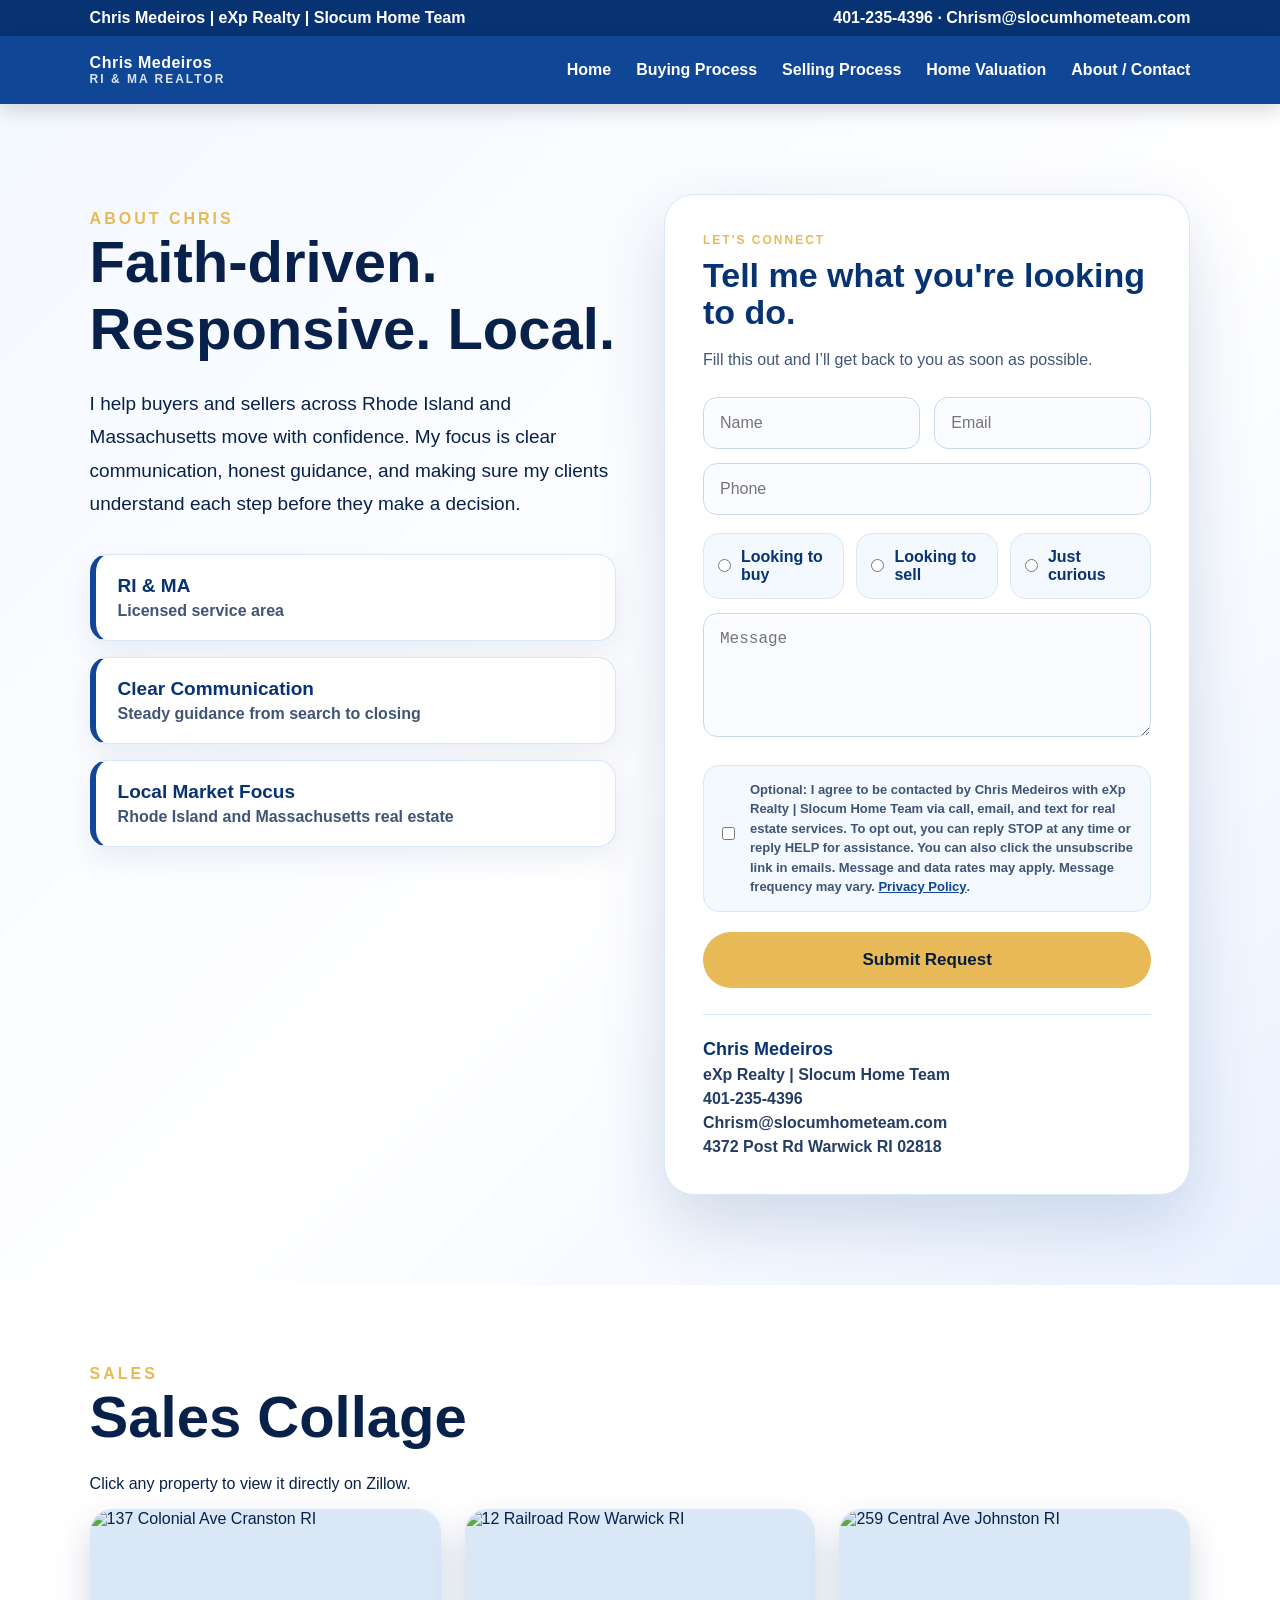
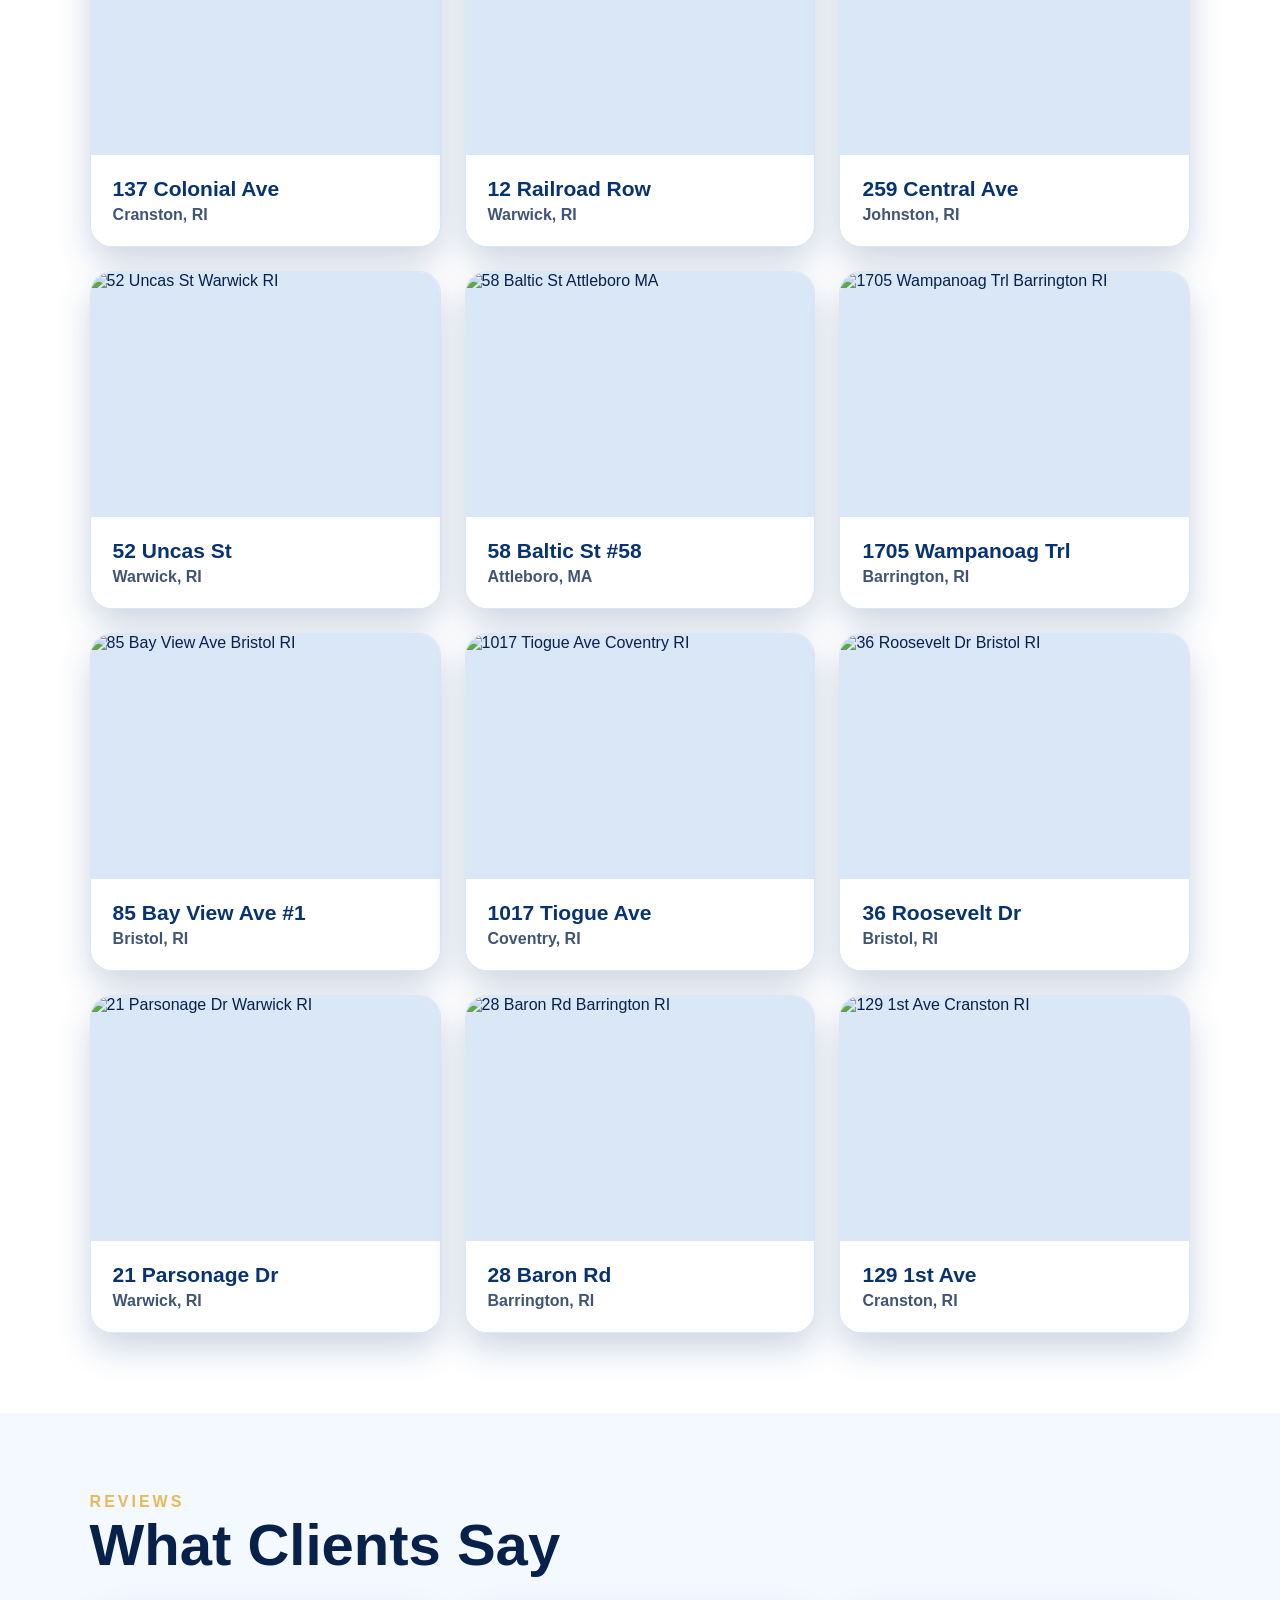
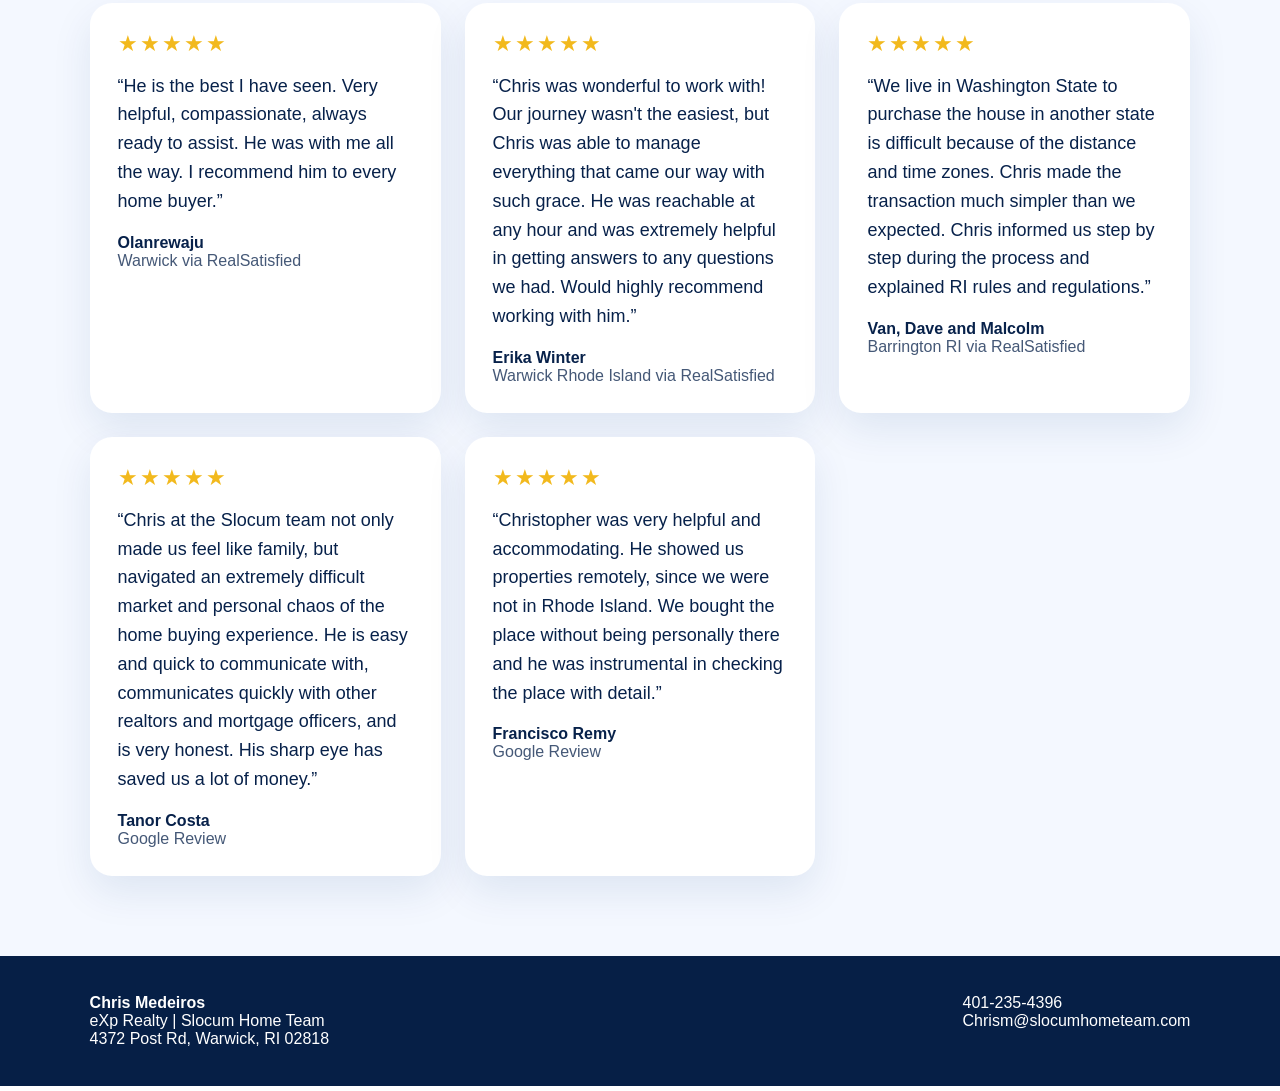
==== commit 338697c9: "Update about.html" ====
--- a/about.html
+++ b/about.html
@@ -437,11 +437,13 @@
 
     <textarea name="Message" rows="5" placeholder="Message" required></textarea>
 
-  <label class="sms-consent">
-    <input type="checkbox" name="SMS Consent" value="Yes">
+ <label class="sms-consent">
+    <input type="checkbox" name="SMS Consent" value="Agreed">
 
     <span>
-        <strong>Optional SMS Updates:</strong> By checking this box, I agree to receive calls, emails, and text messages from Chris Medeiros with eXp Realty | Slocum Home Team regarding real estate services. Message frequency may vary. Message and data rates may apply. Reply <strong>STOP</strong> at any time to opt out or <strong>HELP</strong> for assistance. Data will not be sold or shared with third parties for marketing or promotional purposes. View our <a href="privacy.html" target="_blank">Privacy Policy</a>.
+        <strong>Optional:</strong>
+        I agree to be contacted by Chris Medeiros with eXp Realty | Slocum Home Team via call, email, and text for real estate services. To opt out, you can reply <strong>STOP</strong> at any time or reply <strong>HELP</strong> for assistance. You can also click the unsubscribe link in emails. Message and data rates may apply. Message frequency may vary.
+        <a href="privacy.html" target="_blank">Privacy Policy</a>.
     </span>
 </label>
 
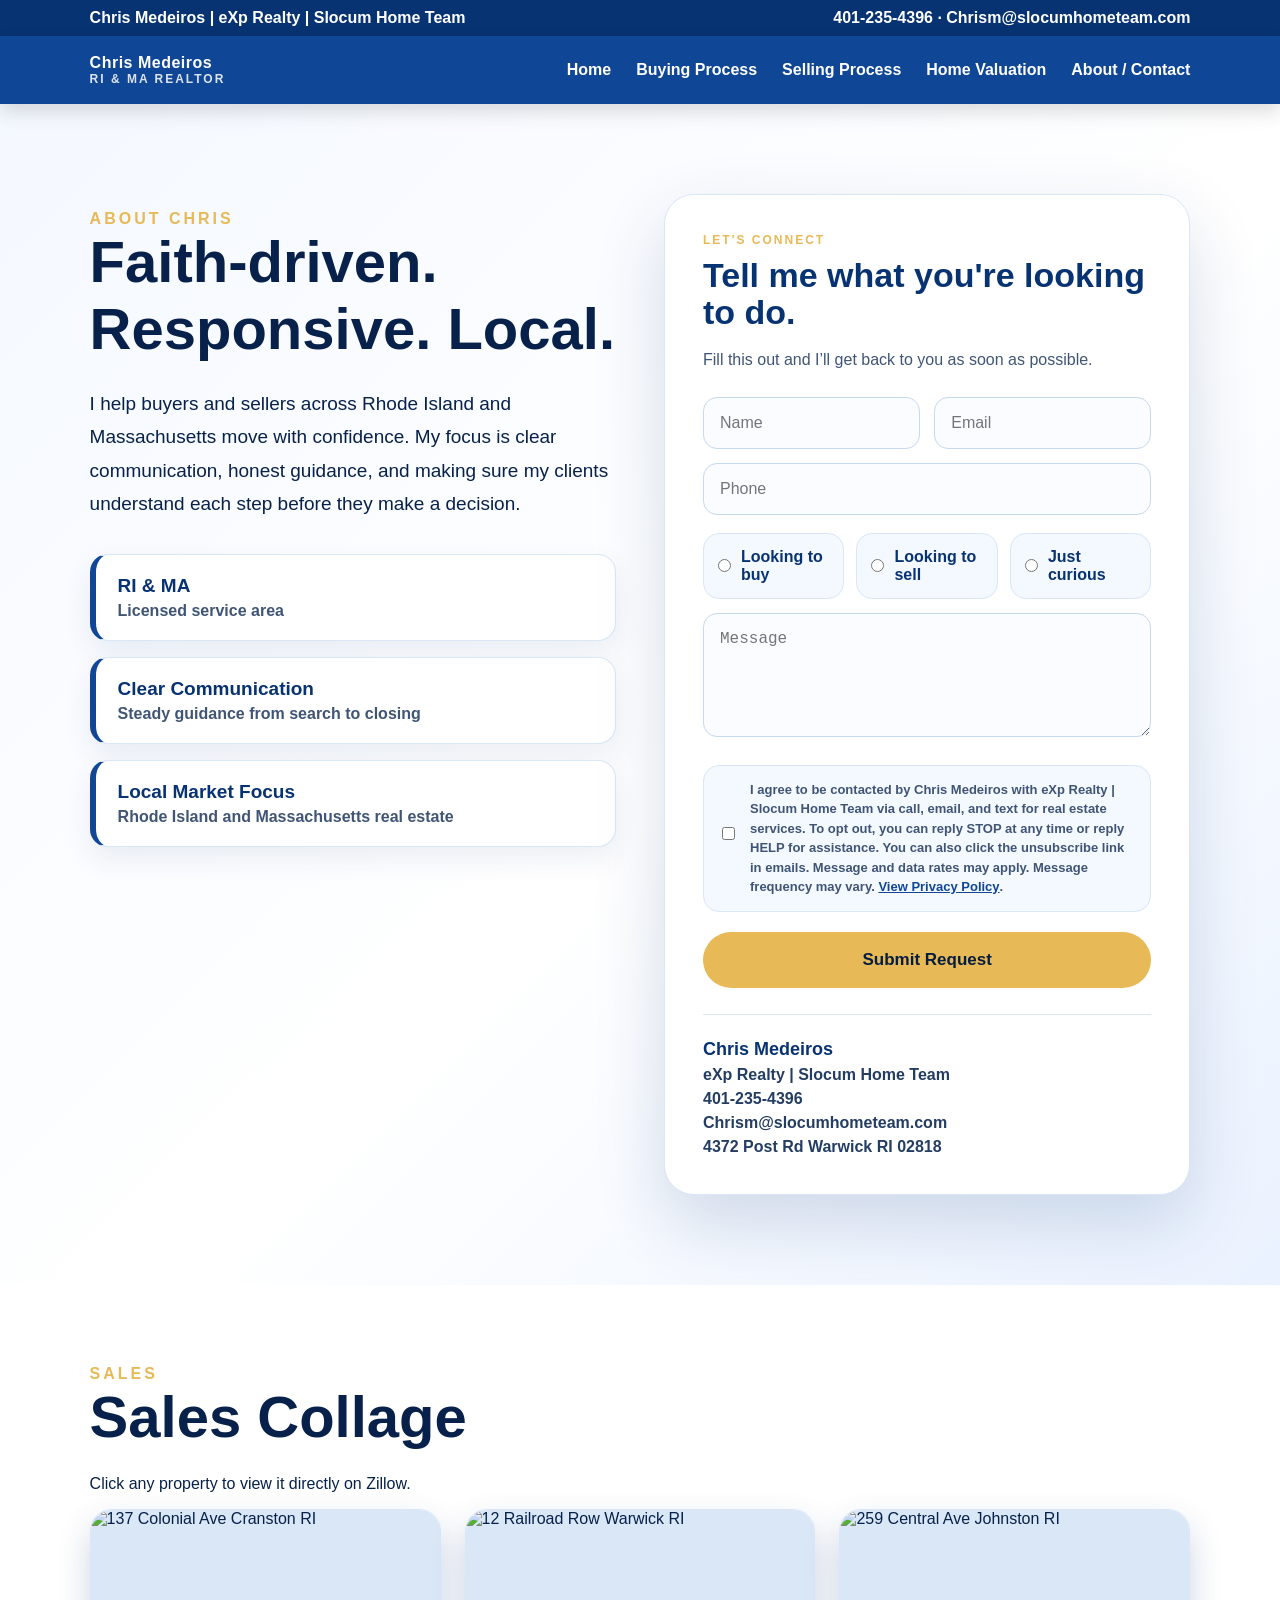
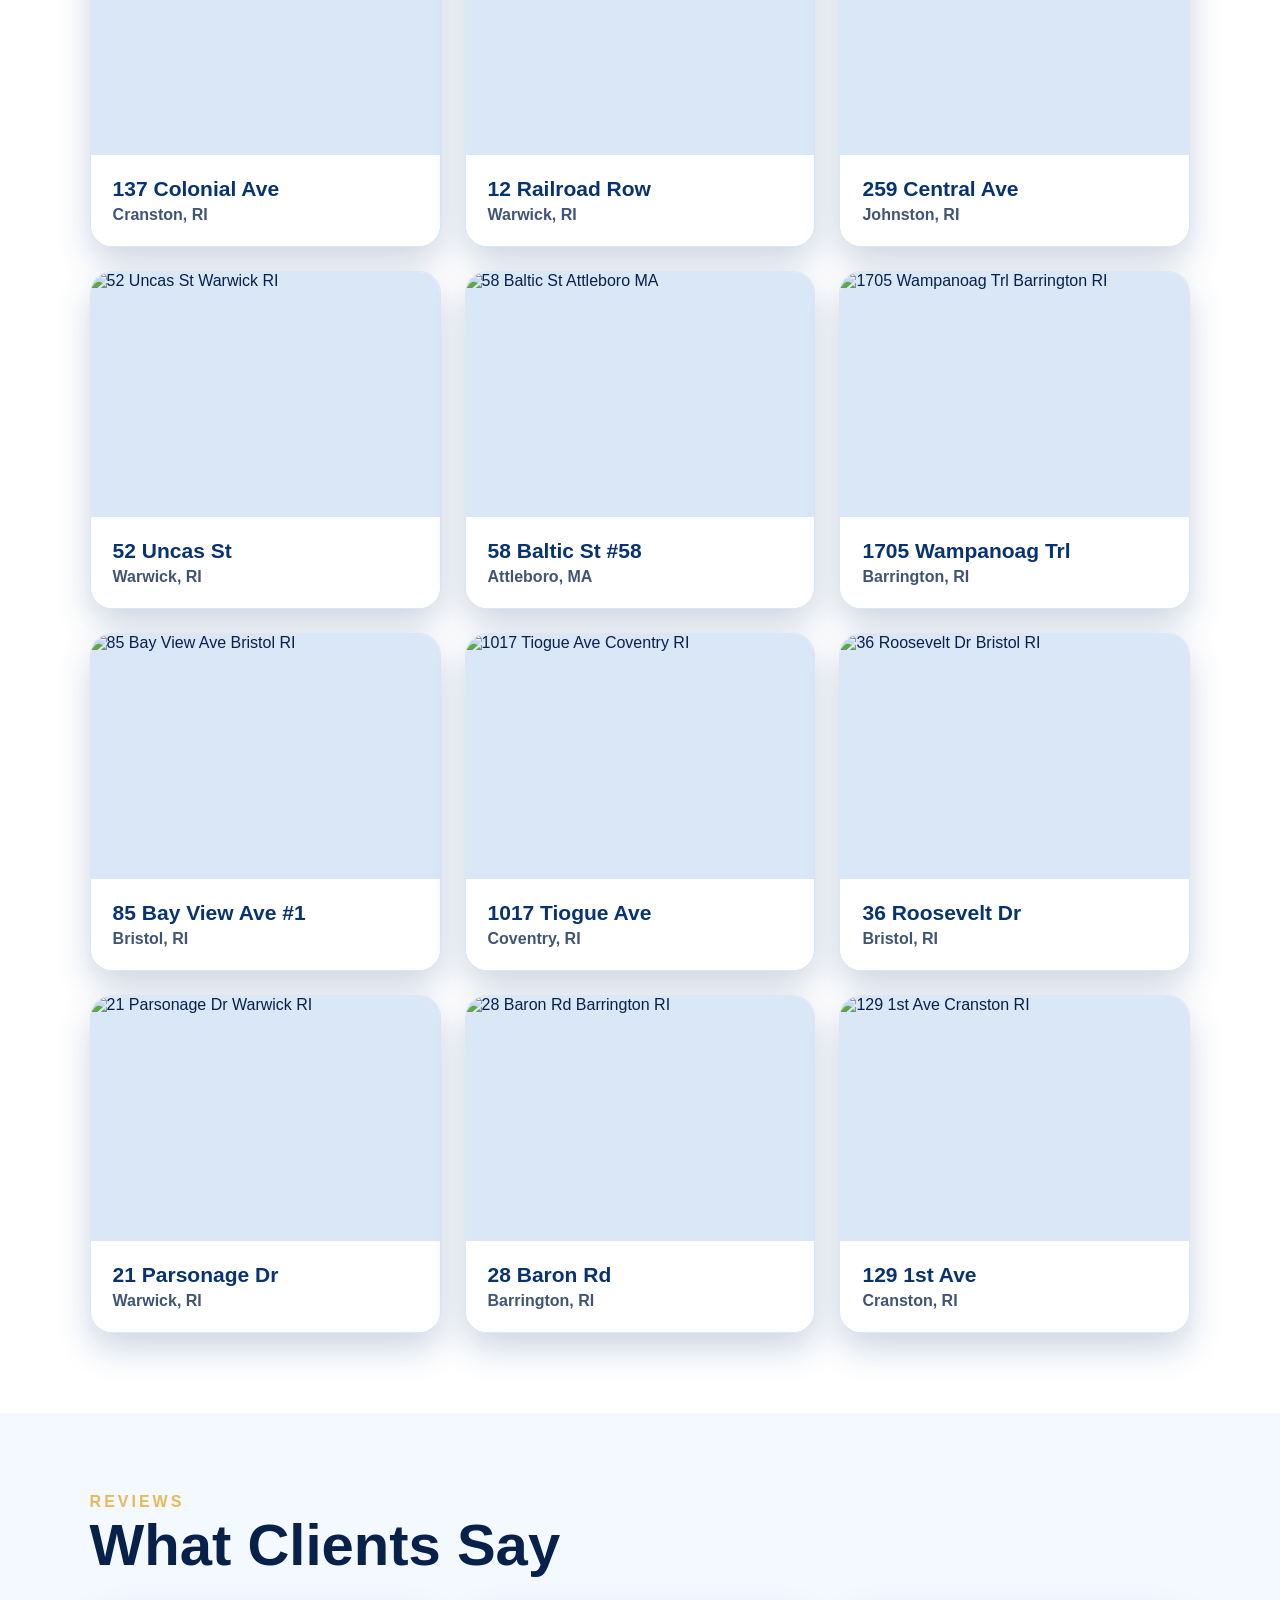
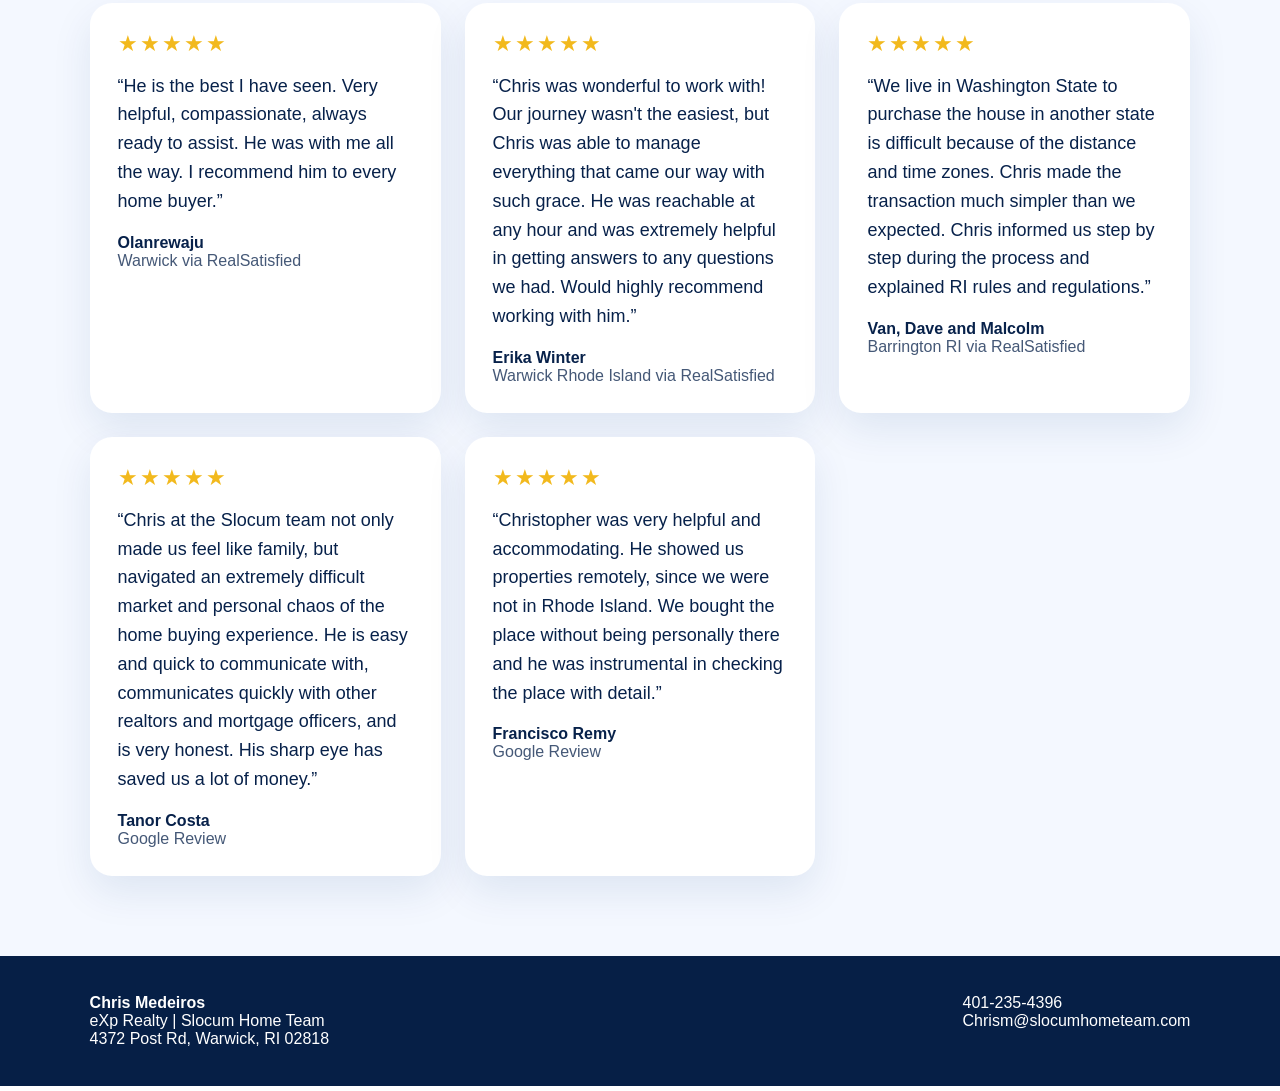
==== commit cd6e51ae: "Update about.html" ====
--- a/about.html
+++ b/about.html
@@ -437,13 +437,12 @@
 
     <textarea name="Message" rows="5" placeholder="Message" required></textarea>
 
- <label class="sms-consent">
+<label class="sms-consent">
     <input type="checkbox" name="SMS Consent" value="Agreed">
 
     <span>
-        <strong>Optional:</strong>
-        I agree to be contacted by Chris Medeiros with eXp Realty | Slocum Home Team via call, email, and text for real estate services. To opt out, you can reply <strong>STOP</strong> at any time or reply <strong>HELP</strong> for assistance. You can also click the unsubscribe link in emails. Message and data rates may apply. Message frequency may vary.
-        <a href="privacy.html" target="_blank">Privacy Policy</a>.
+        I agree to be contacted by <strong>Chris Medeiros with eXp Realty | Slocum Home Team</strong> via call, email, and text for real estate services. To opt out, you can reply <strong>STOP</strong> at any time or reply <strong>HELP</strong> for assistance. You can also click the unsubscribe link in emails. Message and data rates may apply. Message frequency may vary.
+       <a href="privacy.html" target="_blank" rel="noopener">View Privacy Policy</a>.
     </span>
 </label>
 
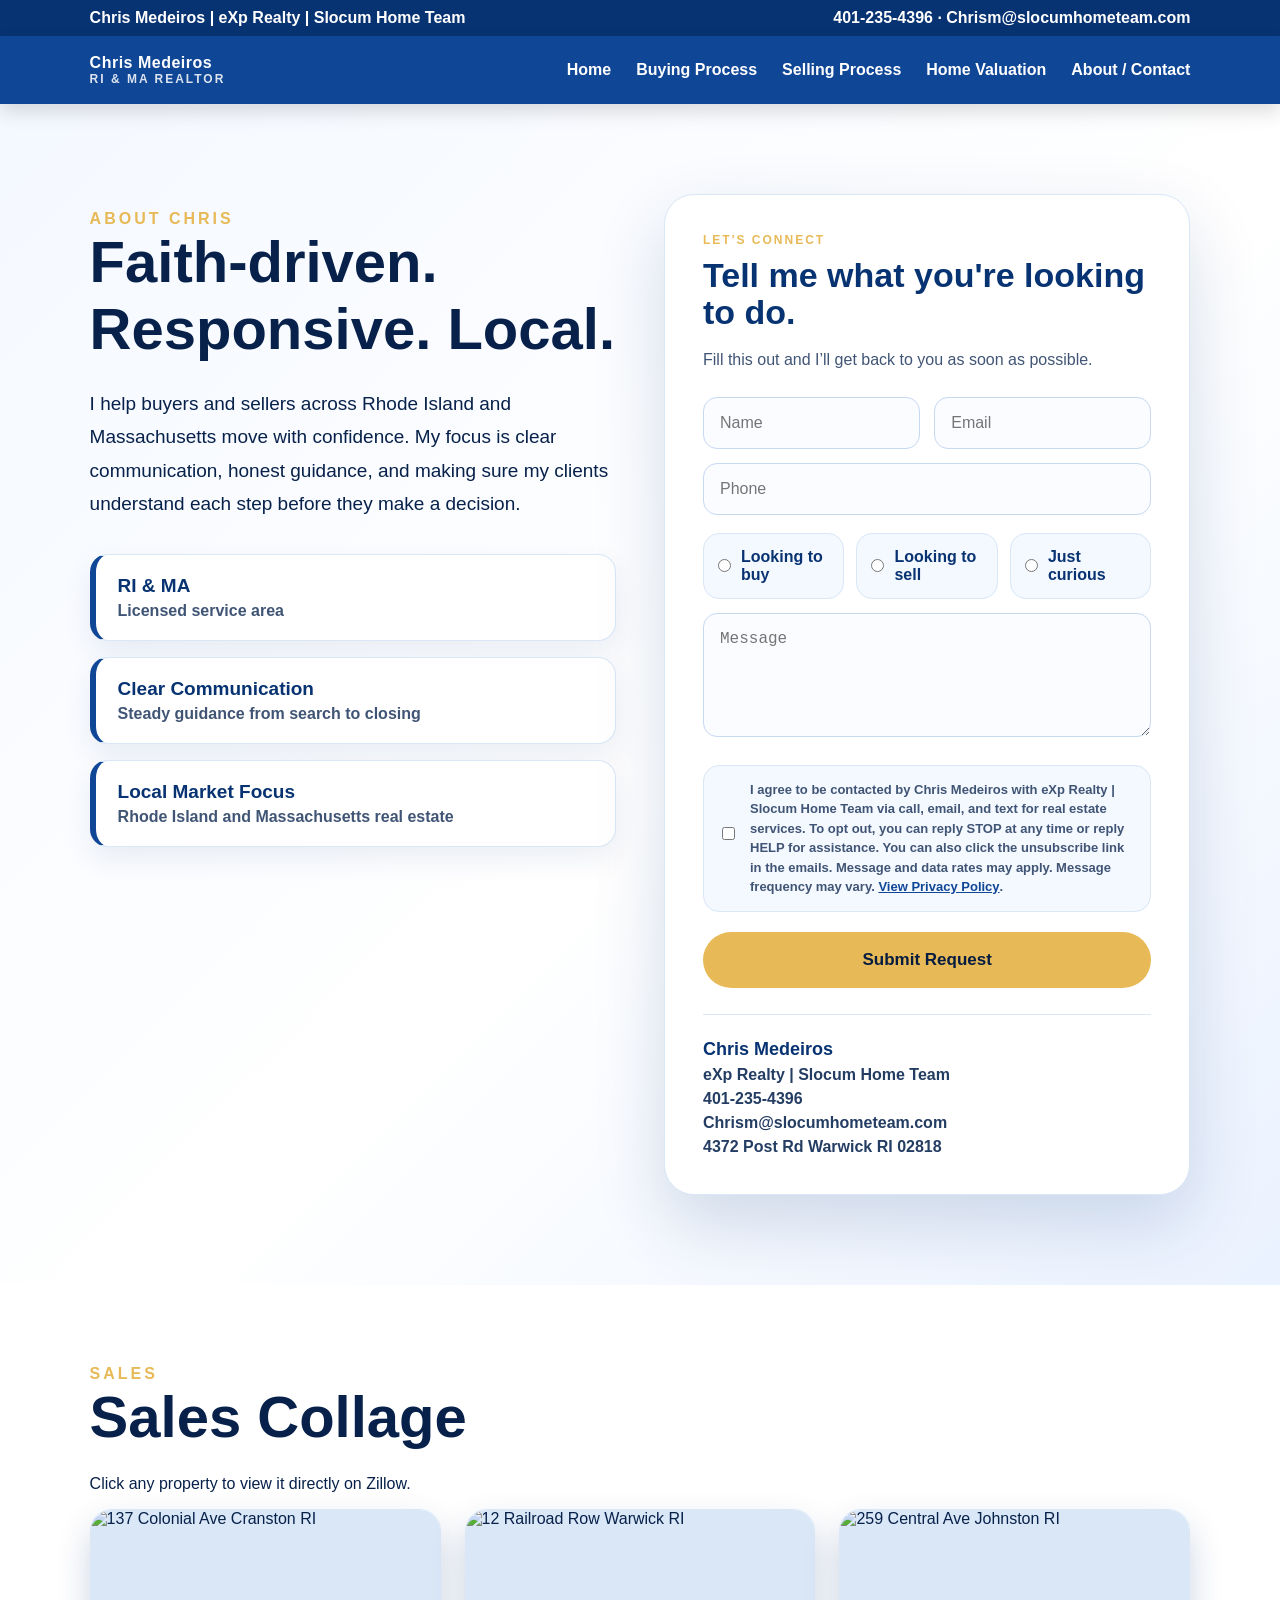
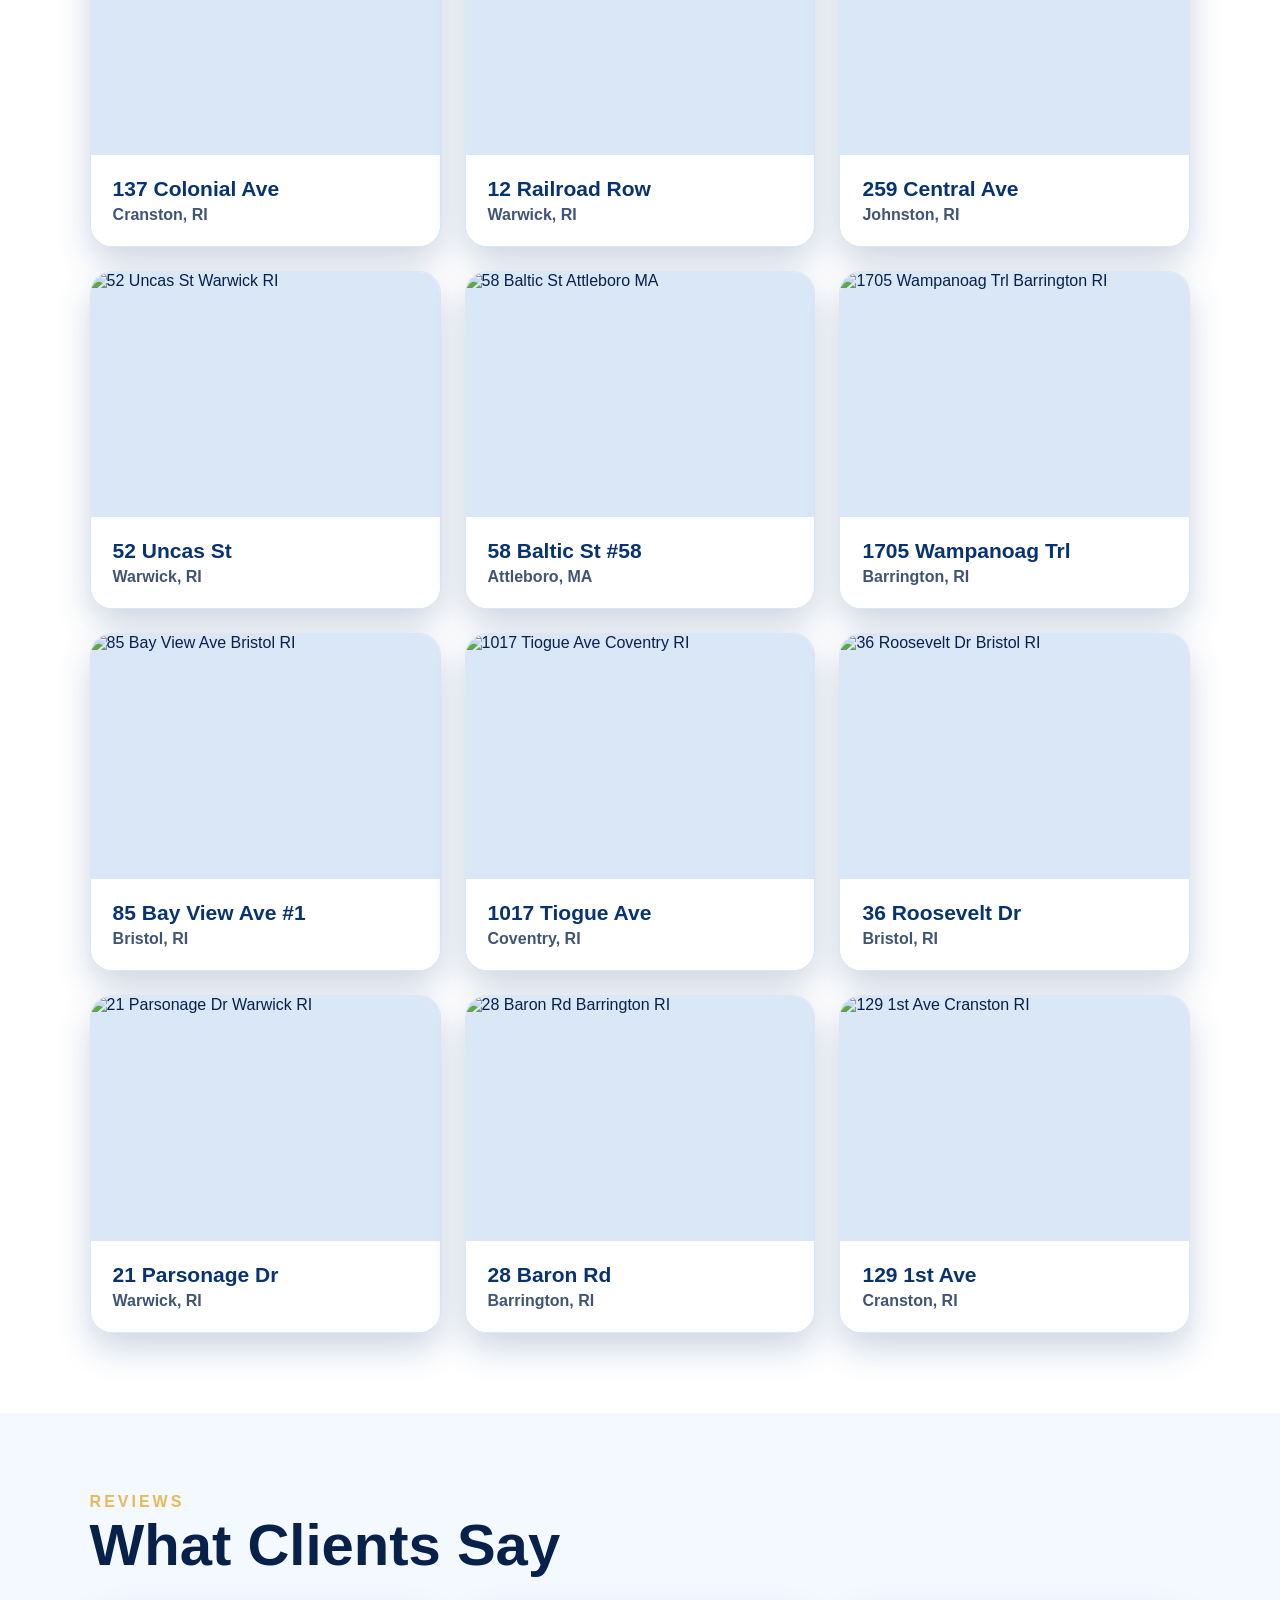
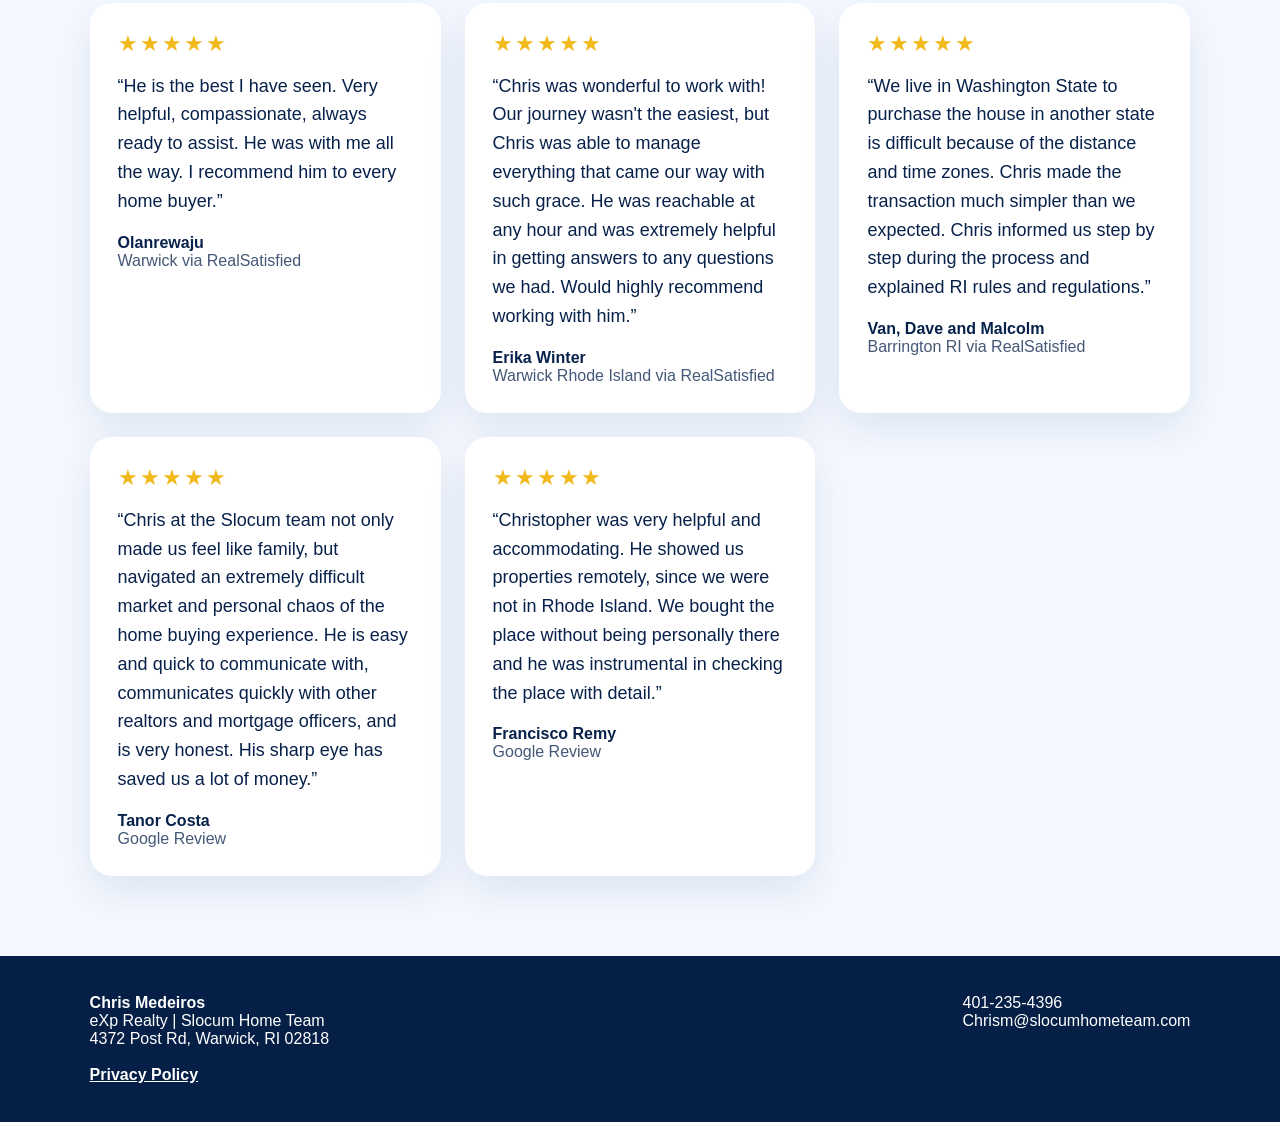
==== commit 1ec4fc19: "Update about.html" ====
--- a/about.html
+++ b/about.html
@@ -88,9 +88,7 @@
       align-items:start;
     }
 
-    .about-copy{
-      padding-top:16px;
-    }
+    .about-copy{padding-top:16px}
 
     .about-copy p{
       font-size:19px;
@@ -213,6 +211,31 @@
       margin:0;
     }
 
+    .sms-consent{
+      display:flex;
+      gap:12px;
+      background:#f4f8ff;
+      border:1px solid #d9e7f7;
+      border-radius:16px;
+      padding:14px;
+      margin:10px 0 16px;
+      font-size:13px;
+      line-height:1.5;
+      color:#405575;
+      font-weight:700;
+    }
+
+    .sms-consent input{
+      width:auto;
+      margin-top:4px;
+    }
+
+    .sms-consent a{
+      color:var(--blue);
+      font-weight:900;
+      text-decoration:underline;
+    }
+
     .btn{
       display:inline-block;
       background:var(--gold);
@@ -335,30 +358,11 @@
       gap:20px;
     }
 
-    .sms-consent{
-  display:flex;
-  gap:12px;
-  background:#f4f8ff;
-  border:1px solid #d9e7f7;
-  border-radius:16px;
-  padding:14px;
-  margin:10px 0 16px;
-  font-size:13px;
-  line-height:1.5;
-  color:#405575;
-  font-weight:700;
-}
-
-.sms-consent input{
-  width:auto;
-  margin-top:4px;
-}
-
-.sms-consent a{
-  color:var(--blue);
-  font-weight:900;
-  text-decoration:underline;
-}
+    .footer a{
+      color:white;
+      text-decoration:underline;
+      font-weight:800;
+    }
 
     @media(max-width:850px){
       .top,.nav,.footer{display:block}
@@ -418,41 +422,41 @@
       <h3>Tell me what you're looking to do.</h3>
       <p class="contact-lead">Fill this out and I’ll get back to you as soon as possible.</p>
 
-<form class="form"
-      action="https://formsubmit.co/cmedeiros1130@gmail.com"
-      method="POST">
-
-    <div class="input-row">
-        <input type="text" name="Name" placeholder="Name" required>
-        <input type="email" name="Email" placeholder="Email" required>
-    </div>
-
-    <input type="text" name="Phone" placeholder="Phone" required>
-
-    <div class="choice-group">
-        <label><input type="radio" name="Interest" value="Looking to Buy" required><span>Looking to buy</span></label>
-        <label><input type="radio" name="Interest" value="Looking to Sell" required><span>Looking to sell</span></label>
-        <label><input type="radio" name="Interest" value="Just Curious" required><span>Just curious</span></label>
-    </div>
-
-    <textarea name="Message" rows="5" placeholder="Message" required></textarea>
-
-<label class="sms-consent">
-    <input type="checkbox" name="SMS Consent" value="Agreed">
-
-    <span>
-        I agree to be contacted by <strong>Chris Medeiros with eXp Realty | Slocum Home Team</strong> via call, email, and text for real estate services. To opt out, you can reply <strong>STOP</strong> at any time or reply <strong>HELP</strong> for assistance. You can also click the unsubscribe link in emails. Message and data rates may apply. Message frequency may vary.
-       <a href="privacy.html" target="_blank" rel="noopener">View Privacy Policy</a>.
-    </span>
-</label>
-
-    <input type="hidden" name="_subject" value="New Contact Form Lead - Website">
-    <input type="hidden" name="_captcha" value="false">
-    <input type="hidden" name="_template" value="table">
-    <input type="hidden" name="_next" value="https://cmedeiros1130.github.io/chris-medeiros-website/?submitted=true">
-
-    <button type="submit" class="btn">Submit Request</button>
-</form>
+      <form class="form"
+            action="https://formsubmit.co/cmedeiros1130@gmail.com"
+            method="POST">
+
+        <div class="input-row">
+          <input type="text" name="Name" placeholder="Name" required>
+          <input type="email" name="Email" placeholder="Email" required>
+        </div>
+
+        <input type="text" name="Phone" placeholder="Phone" required>
+
+        <div class="choice-group">
+          <label><input type="radio" name="Interest" value="Looking to Buy" required><span>Looking to buy</span></label>
+          <label><input type="radio" name="Interest" value="Looking to Sell" required><span>Looking to sell</span></label>
+          <label><input type="radio" name="Interest" value="Just Curious" required><span>Just curious</span></label>
+        </div>
+
+        <textarea name="Message" rows="5" placeholder="Message" required></textarea>
+
+        <label class="sms-consent">
+          <input type="checkbox" name="SMS Consent" value="Agreed">
+
+          <span>
+            I agree to be contacted by <strong>Chris Medeiros with eXp Realty | Slocum Home Team</strong> via call, email, and text for real estate services. To opt out, you can reply <strong>STOP</strong> at any time or reply <strong>HELP</strong> for assistance. You can also click the unsubscribe link in the emails. Message and data rates may apply. Message frequency may vary.
+            <a href="privacy.html" target="_blank" rel="noopener">View Privacy Policy</a>.
+          </span>
+        </label>
+
+        <input type="hidden" name="_subject" value="New Contact Form Lead - Website">
+        <input type="hidden" name="_captcha" value="false">
+        <input type="hidden" name="_template" value="table">
+        <input type="hidden" name="_next" value="https://cmedeiros1130.github.io/chris-medeiros-website/?submitted=true">
+
+        <button type="submit" class="btn">Submit Request</button>
+      </form>
 
       <div class="contact-info">
         <strong>Chris Medeiros</strong>
@@ -464,75 +468,73 @@
     </div>
   </section>
 
-<section id="sales" class="section">
-  <div class="eyebrow">Sales</div>
-  <h2>Sales Collage</h2>
-  <p>Click any property to view it directly on Zillow.</p>
-
-  <div class="sales-grid">
-
-    <a class="sale-card" target="_blank" href="https://www.zillow.com/homedetails/137-Colonial-Ave-Cranston-RI-02910/65995654_zpid/">
-      <img src="https://photos.zillowstatic.com/fp/25426f31190d6e926b157b5c0e938cdb-cc_ft_960.jpg" alt="137 Colonial Ave Cranston RI">
-      <div class="sale-info"><strong>137 Colonial Ave</strong><span>Cranston, RI</span></div>
-    </a>
-
-    <a class="sale-card" target="_blank" href="https://www.zillow.com/homedetails/12-Railroad-Row-Warwick-RI-02886/66047263_zpid/">
-      <img src="https://photos.zillowstatic.com/fp/bf401881b6d3177ab2783d48c29933a4-cc_ft_960.jpg" alt="12 Railroad Row Warwick RI">
-      <div class="sale-info"><strong>12 Railroad Row</strong><span>Warwick, RI</span></div>
-    </a>
-
-    <a class="sale-card" target="_blank" href="https://www.zillow.com/homedetails/259-Central-Ave-Johnston-RI-02919/65956077_zpid/">
-      <img src="https://photos.zillowstatic.com/fp/367dd664b1388a5f562890087ae0ea84-cc_ft_960.jpg" alt="259 Central Ave Johnston RI">
-      <div class="sale-info"><strong>259 Central Ave</strong><span>Johnston, RI</span></div>
-    </a>
-
-    <a class="sale-card" target="_blank" href="https://www.zillow.com/homedetails/52-Uncas-St-Warwick-RI-02889/65979706_zpid/">
-      <img src="https://photos.zillowstatic.com/fp/529aa21bccc40a7de48b8ebb58a2fa39-cc_ft_960.jpg" alt="52 Uncas St Warwick RI">
-      <div class="sale-info"><strong>52 Uncas St</strong><span>Warwick, RI</span></div>
-    </a>
-
-    <a class="sale-card" target="_blank" href="https://www.zillow.com/homedetails/58-Baltic-St-58-Attleboro-MA-02703/457569707_zpid/">
-      <img src="https://photos.zillowstatic.com/fp/051f1a25191795c94b73f6a253f6d775-cc_ft_960.jpg" alt="58 Baltic St Attleboro MA">
-      <div class="sale-info"><strong>58 Baltic St #58</strong><span>Attleboro, MA</span></div>
-    </a>
-
-    <a class="sale-card" target="_blank" href="https://www.zillow.com/homedetails/1705-Wampanoag-Trl-Barrington-RI-02806/82693223_zpid/">
-      <img src="https://photos.zillowstatic.com/fp/661f8623c184aeb93126141eeafb9f1f-cc_ft_960.jpg" alt="1705 Wampanoag Trl Barrington RI">
-      <div class="sale-info"><strong>1705 Wampanoag Trl</strong><span>Barrington, RI</span></div>
-    </a>
-
-    <a class="sale-card" target="_blank" href="https://www.zillow.com/homedetails/85-Bay-View-Ave-1-Bristol-RI-02809/460173356_zpid/">
-      <img src="https://photos.zillowstatic.com/fp/ffa86f8564caf59d962a9160711fe701-cc_ft_960.jpg" alt="85 Bay View Ave Bristol RI">
-      <div class="sale-info"><strong>85 Bay View Ave #1</strong><span>Bristol, RI</span></div>
-    </a>
-
-    <a class="sale-card" target="_blank" href="https://www.zillow.com/homedetails/1017-Tiogue-Ave-Coventry-RI-02816/66074142_zpid/">
-      <img src="https://photos.zillowstatic.com/fp/4180d2b74742f53fd17212deffbe2811-cc_ft_960.jpg" alt="1017 Tiogue Ave Coventry RI">
-      <div class="sale-info"><strong>1017 Tiogue Ave</strong><span>Coventry, RI</span></div>
-    </a>
-
-    <a class="sale-card" target="_blank" href="https://www.zillow.com/homedetails/36-Roosevelt-Dr-Bristol-RI-02809/65998473_zpid/">
-      <img src="https://photos.zillowstatic.com/fp/afffda7fe420227261eb0694e7870086-cc_ft_960.jpg" alt="36 Roosevelt Dr Bristol RI">
-      <div class="sale-info"><strong>36 Roosevelt Dr</strong><span>Bristol, RI</span></div>
-    </a>
-
-    <a class="sale-card" target="_blank" href="https://www.zillow.com/homedetails/21-Parsonage-Dr-Warwick-RI-02889/65822143_zpid/">
-      <img src="https://photos.zillowstatic.com/fp/3d89acce82a5574eb41ce20cc774e28d-cc_ft_960.jpg" alt="21 Parsonage Dr Warwick RI">
-      <div class="sale-info"><strong>21 Parsonage Dr</strong><span>Warwick, RI</span></div>
-    </a>
-
-    <a class="sale-card" target="_blank" href="https://www.zillow.com/homedetails/28-Baron-Rd-Barrington-RI-02806/82696145_zpid/">
-      <img src="https://photos.zillowstatic.com/fp/83f2959e4c05bdda83fb2bf8175de473-cc_ft_960.jpg" alt="28 Baron Rd Barrington RI">
-      <div class="sale-info"><strong>28 Baron Rd</strong><span>Barrington, RI</span></div>
-    </a>
-
-    <a class="sale-card" target="_blank" href="https://www.zillow.com/homedetails/129-1st-Ave-Cranston-RI-02910/458916273_zpid/">
-      <img src="https://photos.zillowstatic.com/fp/5e17ece4b4cff393563f1e6702eb31ba-cc_ft_960.jpg" alt="129 1st Ave Cranston RI">
-      <div class="sale-info"><strong>129 1st Ave</strong><span>Cranston, RI</span></div>
-    </a>
-
-  </div>
-</section>
+  <section id="sales" class="section">
+    <div class="eyebrow">Sales</div>
+    <h2>Sales Collage</h2>
+    <p>Click any property to view it directly on Zillow.</p>
+
+    <div class="sales-grid">
+      <a class="sale-card" target="_blank" href="https://www.zillow.com/homedetails/137-Colonial-Ave-Cranston-RI-02910/65995654_zpid/">
+        <img src="https://photos.zillowstatic.com/fp/25426f31190d6e926b157b5c0e938cdb-cc_ft_960.jpg" alt="137 Colonial Ave Cranston RI">
+        <div class="sale-info"><strong>137 Colonial Ave</strong><span>Cranston, RI</span></div>
+      </a>
+
+      <a class="sale-card" target="_blank" href="https://www.zillow.com/homedetails/12-Railroad-Row-Warwick-RI-02886/66047263_zpid/">
+        <img src="https://photos.zillowstatic.com/fp/bf401881b6d3177ab2783d48c29933a4-cc_ft_960.jpg" alt="12 Railroad Row Warwick RI">
+        <div class="sale-info"><strong>12 Railroad Row</strong><span>Warwick, RI</span></div>
+      </a>
+
+      <a class="sale-card" target="_blank" href="https://www.zillow.com/homedetails/259-Central-Ave-Johnston-RI-02919/65956077_zpid/">
+        <img src="https://photos.zillowstatic.com/fp/367dd664b1388a5f562890087ae0ea84-cc_ft_960.jpg" alt="259 Central Ave Johnston RI">
+        <div class="sale-info"><strong>259 Central Ave</strong><span>Johnston, RI</span></div>
+      </a>
+
+      <a class="sale-card" target="_blank" href="https://www.zillow.com/homedetails/52-Uncas-St-Warwick-RI-02889/65979706_zpid/">
+        <img src="https://photos.zillowstatic.com/fp/529aa21bccc40a7de48b8ebb58a2fa39-cc_ft_960.jpg" alt="52 Uncas St Warwick RI">
+        <div class="sale-info"><strong>52 Uncas St</strong><span>Warwick, RI</span></div>
+      </a>
+
+      <a class="sale-card" target="_blank" href="https://www.zillow.com/homedetails/58-Baltic-St-58-Attleboro-MA-02703/457569707_zpid/">
+        <img src="https://photos.zillowstatic.com/fp/051f1a25191795c94b73f6a253f6d775-cc_ft_960.jpg" alt="58 Baltic St Attleboro MA">
+        <div class="sale-info"><strong>58 Baltic St #58</strong><span>Attleboro, MA</span></div>
+      </a>
+
+      <a class="sale-card" target="_blank" href="https://www.zillow.com/homedetails/1705-Wampanoag-Trl-Barrington-RI-02806/82693223_zpid/">
+        <img src="https://photos.zillowstatic.com/fp/661f8623c184aeb93126141eeafb9f1f-cc_ft_960.jpg" alt="1705 Wampanoag Trl Barrington RI">
+        <div class="sale-info"><strong>1705 Wampanoag Trl</strong><span>Barrington, RI</span></div>
+      </a>
+
+      <a class="sale-card" target="_blank" href="https://www.zillow.com/homedetails/85-Bay-View-Ave-1-Bristol-RI-02809/460173356_zpid/">
+        <img src="https://photos.zillowstatic.com/fp/ffa86f8564caf59d962a9160711fe701-cc_ft_960.jpg" alt="85 Bay View Ave Bristol RI">
+        <div class="sale-info"><strong>85 Bay View Ave #1</strong><span>Bristol, RI</span></div>
+      </a>
+
+      <a class="sale-card" target="_blank" href="https://www.zillow.com/homedetails/1017-Tiogue-Ave-Coventry-RI-02816/66074142_zpid/">
+        <img src="https://photos.zillowstatic.com/fp/4180d2b74742f53fd17212deffbe2811-cc_ft_960.jpg" alt="1017 Tiogue Ave Coventry RI">
+        <div class="sale-info"><strong>1017 Tiogue Ave</strong><span>Coventry, RI</span></div>
+      </a>
+
+      <a class="sale-card" target="_blank" href="https://www.zillow.com/homedetails/36-Roosevelt-Dr-Bristol-RI-02809/65998473_zpid/">
+        <img src="https://photos.zillowstatic.com/fp/afffda7fe420227261eb0694e7870086-cc_ft_960.jpg" alt="36 Roosevelt Dr Bristol RI">
+        <div class="sale-info"><strong>36 Roosevelt Dr</strong><span>Bristol, RI</span></div>
+      </a>
+
+      <a class="sale-card" target="_blank" href="https://www.zillow.com/homedetails/21-Parsonage-Dr-Warwick-RI-02889/65822143_zpid/">
+        <img src="https://photos.zillowstatic.com/fp/3d89acce82a5574eb41ce20cc774e28d-cc_ft_960.jpg" alt="21 Parsonage Dr Warwick RI">
+        <div class="sale-info"><strong>21 Parsonage Dr</strong><span>Warwick, RI</span></div>
+      </a>
+
+      <a class="sale-card" target="_blank" href="https://www.zillow.com/homedetails/28-Baron-Rd-Barrington-RI-02806/82696145_zpid/">
+        <img src="https://photos.zillowstatic.com/fp/83f2959e4c05bdda83fb2bf8175de473-cc_ft_960.jpg" alt="28 Baron Rd Barrington RI">
+        <div class="sale-info"><strong>28 Baron Rd</strong><span>Barrington, RI</span></div>
+      </a>
+
+      <a class="sale-card" target="_blank" href="https://www.zillow.com/homedetails/129-1st-Ave-Cranston-RI-02910/458916273_zpid/">
+        <img src="https://photos.zillowstatic.com/fp/5e17ece4b4cff393563f1e6702eb31ba-cc_ft_960.jpg" alt="129 1st Ave Cranston RI">
+        <div class="sale-info"><strong>129 1st Ave</strong><span>Cranston, RI</span></div>
+      </a>
+    </div>
+  </section>
 
   <section class="section light">
     <div class="eyebrow">Reviews</div>
@@ -580,8 +582,10 @@
     <div>
       <strong>Chris Medeiros</strong><br>
       eXp Realty | Slocum Home Team<br>
-      4372 Post Rd, Warwick, RI 02818
+      4372 Post Rd, Warwick, RI 02818<br><br>
+      <a href="privacy.html">Privacy Policy</a>
     </div>
+
     <div>
       401-235-4396<br>
       Chrism@slocumhometeam.com
@@ -589,12 +593,12 @@
   </footer>
 
   <script>
-const params = new URLSearchParams(window.location.search);
-
-if (params.get("submitted") === "true") {
-    alert("Thank you for your submission! Chris will contact you shortly.");
-    window.history.replaceState({}, document.title, window.location.pathname);
-}
-</script>
+    const params = new URLSearchParams(window.location.search);
+
+    if (params.get("submitted") === "true") {
+      alert("Thank you for your submission! Chris will contact you shortly.");
+      window.history.replaceState({}, document.title, window.location.pathname);
+    }
+  </script>
 </body>
 </html>
